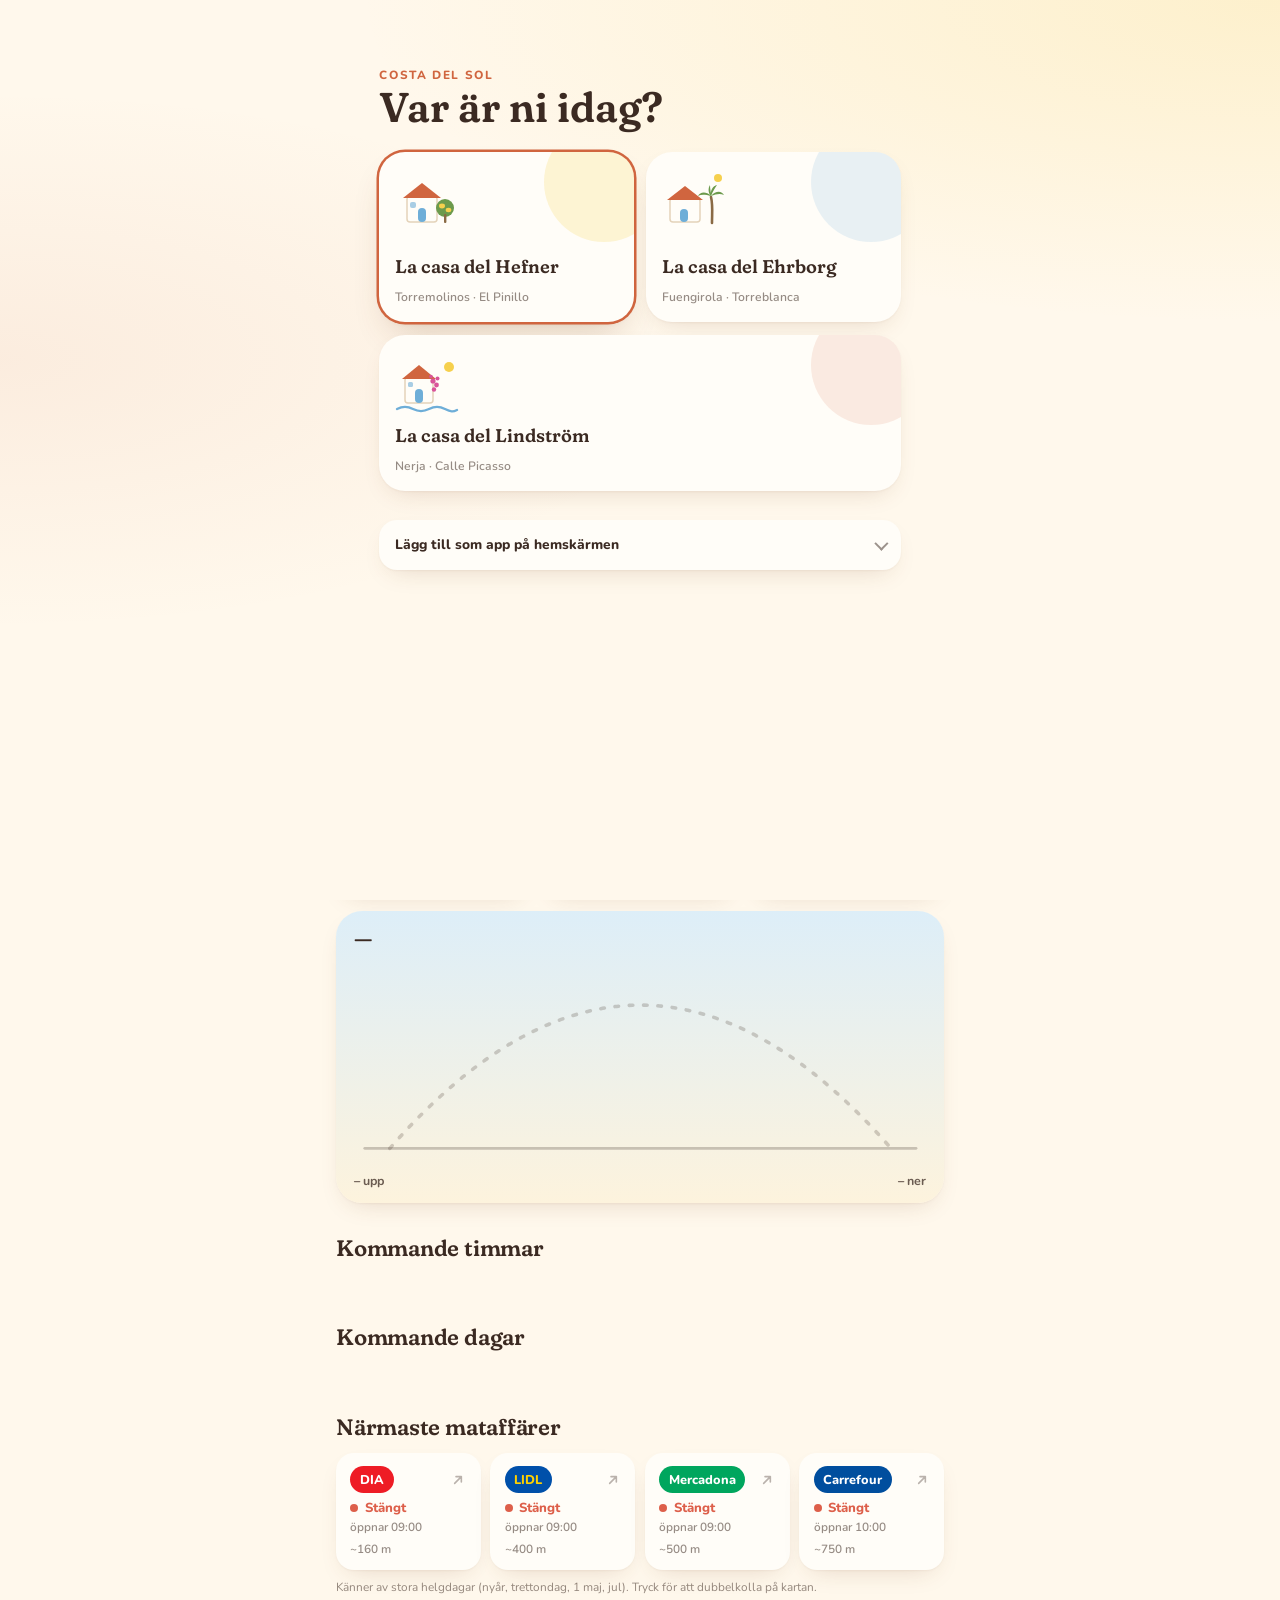
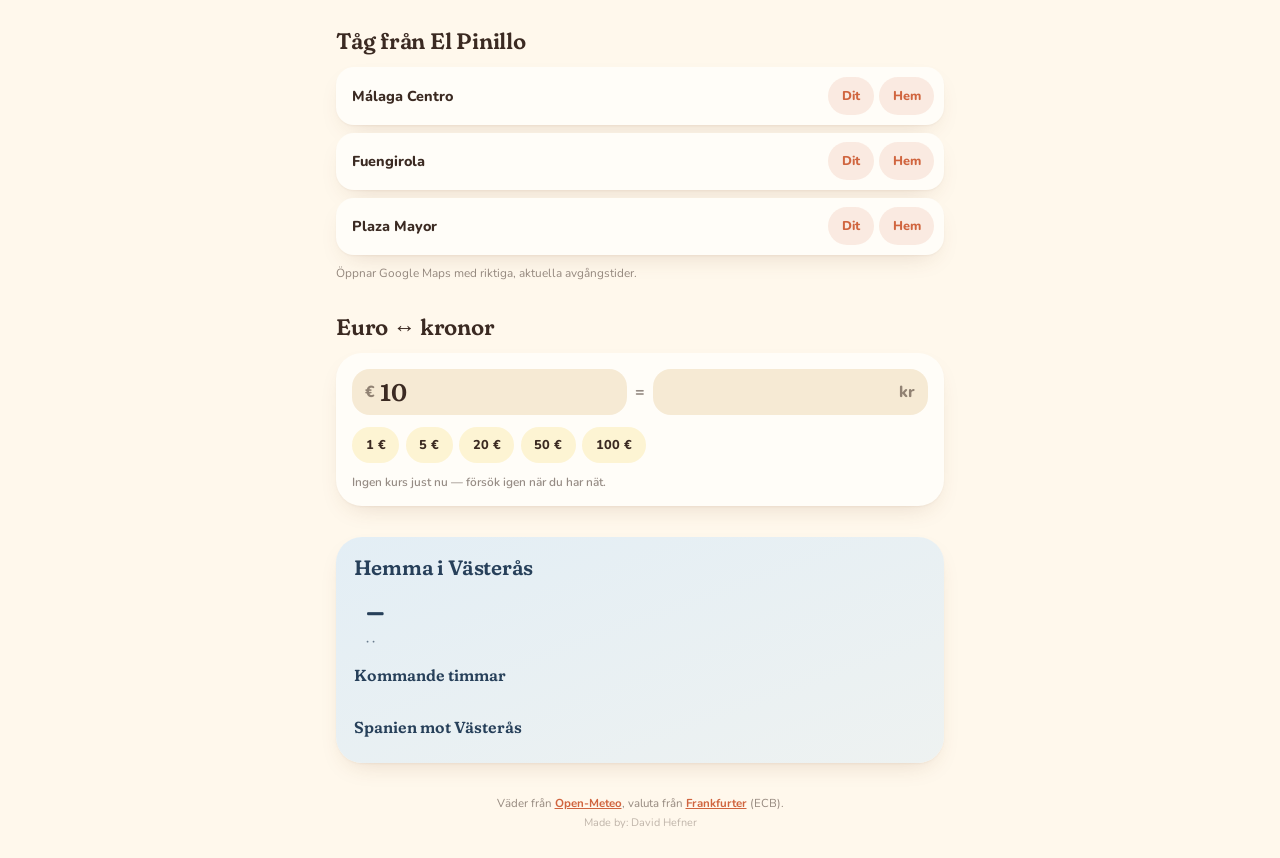
==== index.html @ 87c74843 "Nytt hus: La casa del Lindström i Nerja, hemmaväder per hus (Stockholm + Sjövik) Co-Authored-By: Cla" ====
<!doctype html>
<html lang="sv" data-daypart="day">
<head>
<meta charset="UTF-8">
<meta name="viewport" content="width=device-width, initial-scale=1, viewport-fit=cover">
<title>Badläget — Costa del Sol</title>
<meta name="description" content="Se vågor, temperatur och uppskattad flaggfärg för stränderna i Torremolinos/Benalmádena, plus vädret hemma i Sverige.">
<meta name="theme-color" content="#FFF8EC" id="themeColor">
<meta name="apple-mobile-web-app-capable" content="yes">
<meta name="apple-mobile-web-app-status-bar-style" content="black-translucent">
<link rel="manifest" href="manifest.json">
<link rel="icon" href="favicon.ico?v=2" sizes="any">
<link rel="icon" href="favicon-32.png?v=2" sizes="32x32" type="image/png">
<link rel="icon" href="favicon-16.png?v=2" sizes="16x16" type="image/png">
<link rel="apple-touch-icon" href="apple-touch-icon.png?v=2">
<link rel="preconnect" href="https://fonts.googleapis.com">
<link rel="preconnect" href="https://fonts.gstatic.com" crossorigin>
<link href="https://fonts.googleapis.com/css2?family=Fraunces:opsz,wght,SOFT,WONK@9..144,400..700,100,1&family=Nunito:wght@400;600;700;800&display=swap" rel="stylesheet">
<link rel="stylesheet" href="style.css">
</head>
<body>

<!-- Stjärnhimmel: syns bara i natt-temat (styrs av data-daypart på <html>) -->
<div class="night-sky" aria-hidden="true"></div>

<!-- Dra-ner-för-att-uppdatera: en citron som rullar ner från toppen -->
<div class="ptr" id="ptr" aria-hidden="true">
  <svg class="ptr-lemon" viewBox="0 0 40 40" width="34" height="34">
    <ellipse cx="20" cy="21" rx="14" ry="11.5" fill="var(--limon)" stroke="var(--limon-deep)" stroke-width="1.5"/>
    <path d="M6.5 21c-1.8 0-2.6-.8-2.6-.8M33.5 21c1.8 0 2.6-.8 2.6-.8" stroke="var(--limon-deep)" stroke-width="1.5" stroke-linecap="round" fill="none"/>
    <path d="M20 9.5c1-3 3.5-4.8 7-4.6-1 3-3.6 4.7-7 4.6z" fill="var(--hoja)"/>
    <ellipse cx="15" cy="17" rx="3.4" ry="1.8" fill="#fff" opacity=".55" transform="rotate(-25 15 17)"/>
  </svg>
</div>

<header class="topbar" id="topbar">
  <div class="topbar-inner">
    <button id="changeLocationBtn" class="place-btn" aria-label="Byt plats">
      <span class="place-btn-label" id="placeBtnLabel">Badläget</span>
      <svg viewBox="0 0 24 24" width="14" height="14" fill="none" stroke="currentColor" stroke-width="2.4" stroke-linecap="round" stroke-linejoin="round"><polyline points="6 9 12 15 18 9"></polyline></svg>
    </button>
    <button id="refreshBtn" class="icon-btn refresh-btn" aria-label="Uppdatera">
      <svg viewBox="0 0 24 24" width="17" height="17" fill="none" stroke="currentColor" stroke-width="2.2" stroke-linecap="round" stroke-linejoin="round">
        <path d="M21 12a9 9 0 1 1-3-6.7"></path>
        <polyline points="21 3 21 9 15 9"></polyline>
      </svg>
    </button>
  </div>
</header>

<!-- VÄLJARVY: visas första gången (inget sparat förval) och när man trycker
     på platsnamnet i menyn. -->
<section class="location-picker" id="locationPicker" aria-label="Välj plats" hidden>
  <div class="location-picker-inner">
    <button class="picker-close" id="pickerClose" aria-label="Stäng">
      <svg viewBox="0 0 24 24" width="18" height="18" fill="none" stroke="currentColor" stroke-width="2.4" stroke-linecap="round"><path d="M6 6l12 12M18 6L6 18"/></svg>
    </button>
    <p class="eyebrow">Costa del Sol</p>
    <h1>Var är ni idag?</h1>
    <div class="home-grid" id="homeGrid"></div>

    <details class="install-tip">
      <summary>Lägg till som app på hemskärmen</summary>
      <div class="install-tip-body">
        <div class="install-tip-group">
          <p class="install-tip-heading">iPhone (Safari)</p>
          <ol>
            <li>Öppna sidan i <b>Safari</b></li>
            <li>Tryck på dela-ikonen längst ner</li>
            <li>Välj <b>"Lägg till på hemskärmen"</b></li>
          </ol>
        </div>
        <div class="install-tip-group">
          <p class="install-tip-heading">Android (Chrome)</p>
          <ol>
            <li>Öppna sidan i <b>Chrome</b></li>
            <li>Tryck på menyn uppe till höger (tre prickar)</li>
            <li>Välj <b>"Lägg till på startskärmen"</b></li>
          </ol>
        </div>
      </div>
    </details>
  </div>
</section>

<!-- HERO: fotot från terrassen med en markis-kant nertill, och den vajande
     flaggan (ritas på en canvas av app.js) -->
<section class="hero" id="flagHero">
  <div class="hero-bg" id="heroPhotoBg"></div>
  <div class="hero-tint"></div>
  <div class="hero-inner">
    <canvas class="flag-canvas" id="flagCanvas" aria-hidden="true"></canvas>
    <div class="hero-status">
      <p class="hero-place" id="heroBeachName">—</p>
      <h1 class="hero-verdict" id="heroSub">Hämtar …</h1>
      <span class="sr-only" id="flagLabel"></span>
    </div>
  </div>
</section>

<main>

  <div class="updated-row">
    <span id="lastUpdated">Hämtar data …</span>
    <span class="updated-hint">· dra ner för att uppdatera</span>
  </div>

  <!-- Om flaggan: disclaimer och riktiga källor, hopfällt -->
  <details class="flag-about" id="flagAbout">
    <summary>Om flaggan &amp; riktiga källor</summary>
    <div class="flag-about-body">
      <p class="flag-disclaimer">Flaggan är en uppskattning utifrån vågor och vind, inte livräddarnas officiella flagga. Titta alltid på flaggan på plats innan ni badar.</p>
      <div class="flag-links" id="flagLinks"></div>
      <p class="hefner-note" id="hefnerNote" style="display:none"></p>
    </div>
  </details>

  <!-- VÄRDEN -->
  <section class="stats" id="statGrid" aria-label="Aktuella värden">
    <div class="stat-duo">
      <div class="stat-big stat-water">
        <span class="stat-label">Vattnet</span>
        <span class="stat-value stat-value-xl" id="statWaterTemp">–</span>
        <span class="stat-note" id="statWaterNote"></span>
      </div>
      <div class="stat-big stat-air">
        <span class="stat-label">Luften</span>
        <span class="stat-value stat-value-xl" id="statAirTemp">–</span>
        <span class="stat-note"><span id="statAirFeels"></span> <span id="statAirMax"></span></span>
      </div>
    </div>
    <div class="stat-trio">
      <div class="stat-card">
        <span class="stat-icon" data-icon="wave"></span>
        <span class="stat-value" id="statWave">–</span>
        <span class="stat-word" id="statWaveWord">Vågor</span>
      </div>
      <div class="stat-card">
        <span class="stat-icon" data-icon="wind"></span>
        <span class="stat-value" id="statWind">–</span>
        <span class="stat-word" id="statWindWord">Vind</span>
      </div>
      <div class="stat-card">
        <span class="stat-icon" data-icon="uv"></span>
        <span class="stat-value" id="statUv">–</span>
        <span class="stat-word" id="statUvWord">UV</span>
      </div>
    </div>
  </section>

  <!-- SOLBÅGE -->
  <section class="sun-card" id="sunCard" aria-label="Solen idag">
    <div class="sun-card-top">
      <p class="sun-countdown" id="sunCountdown">—</p>
      <p class="sun-sub" id="sunSub"></p>
    </div>
    <svg class="sun-arc" id="sunArc" viewBox="0 0 320 120" preserveAspectRatio="xMidYMax meet" aria-hidden="true">
      <defs>
        <linearGradient id="arcFill" x1="0" y1="0" x2="0" y2="1">
          <stop offset="0" stop-color="var(--limon)" stop-opacity=".55"/>
          <stop offset="1" stop-color="var(--limon)" stop-opacity="0"/>
        </linearGradient>
        <radialGradient id="sunGlow">
          <stop offset="0" stop-color="var(--limon)" stop-opacity=".7"/>
          <stop offset="1" stop-color="var(--limon)" stop-opacity="0"/>
        </radialGradient>
      </defs>
      <path class="arc-track" d="M20 108 Q160 -52 300 108"/>
      <path class="arc-done" id="arcDone" d=""/>
      <path class="arc-fill" id="arcFillPath" d="" fill="url(#arcFill)"/>
      <line class="arc-horizon" x1="6" y1="108" x2="314" y2="108"/>
      <circle id="sunGlowDot" r="22" fill="url(#sunGlow)" cx="-50" cy="-50"/>
      <circle class="arc-sun" id="sunDot" r="8" cx="-50" cy="-50"/>
    </svg>
    <div class="sun-times">
      <span><b id="sunriseTime">–</b> upp</span>
      <span><b id="sunsetTime">–</b> ner</span>
    </div>
  </section>

  <!-- TIMPROGNOS -->
  <section class="hourly">
    <h2>Kommande timmar</h2>
    <div class="hourly-row" id="hourlyRow"></div>
  </section>

  <!-- PROGNOS -->
  <section class="forecast">
    <h2>Kommande dagar</h2>
    <div class="forecast-row" id="forecastRow"></div>
  </section>

  <!-- LA CASA DEL HEFNER: mataffärer + tåg -->
  <div id="hefnerSection">
    <section class="stores" id="storesSection">
      <h2>Närmaste mataffärer</h2>
      <div class="stores-row" id="storesRow"></div>
      <p class="section-note">Känner av stora helgdagar (nyår, trettondag, 1 maj, jul). Tryck för att dubbelkolla på kartan.</p>
    </section>

    <section class="transport" id="trainSection">
      <h2>Tåg från El Pinillo</h2>
      <div class="train-list">
        <div class="train-card">
          <div class="train-dir">Málaga Centro</div>
          <div class="train-links">
            <a href="https://www.google.com/maps/dir/?api=1&origin=El+Pinillo&origin_place_id=ChIJgVKDUn_8cg0RI8BJi_nGHuA&destination=M%C3%A1laga-Centro+Alameda&destination_place_id=ChIJGzt60pD3cg0RKO8CQsj8L2g&travelmode=transit" target="_blank" rel="noopener">Dit</a>
            <a href="https://www.google.com/maps/dir/?api=1&origin=M%C3%A1laga-Centro+Alameda&origin_place_id=ChIJGzt60pD3cg0RKO8CQsj8L2g&destination=El+Pinillo&destination_place_id=ChIJgVKDUn_8cg0RI8BJi_nGHuA&travelmode=transit" target="_blank" rel="noopener">Hem</a>
          </div>
        </div>
        <div class="train-card">
          <div class="train-dir">Fuengirola</div>
          <div class="train-links">
            <a href="https://www.google.com/maps/dir/?api=1&origin=El+Pinillo&origin_place_id=ChIJgVKDUn_8cg0RI8BJi_nGHuA&destination=Fuengirola&destination_place_id=ChIJq9WzA0Dicg0ReMgLcKY8ZpQ&travelmode=transit" target="_blank" rel="noopener">Dit</a>
            <a href="https://www.google.com/maps/dir/?api=1&origin=Fuengirola&origin_place_id=ChIJq9WzA0Dicg0ReMgLcKY8ZpQ&destination=El+Pinillo&destination_place_id=ChIJgVKDUn_8cg0RI8BJi_nGHuA&travelmode=transit" target="_blank" rel="noopener">Hem</a>
          </div>
        </div>
        <div class="train-card">
          <div class="train-dir">Plaza Mayor</div>
          <div class="train-links">
            <a href="https://www.google.com/maps/dir/?api=1&origin=El+Pinillo&origin_place_id=ChIJgVKDUn_8cg0RI8BJi_nGHuA&destination=Plaza+Mayor+M%C3%A1laga&travelmode=transit" target="_blank" rel="noopener">Dit</a>
            <a href="https://www.google.com/maps/dir/?api=1&origin=Plaza+Mayor+M%C3%A1laga&destination=El+Pinillo&destination_place_id=ChIJgVKDUn_8cg0RI8BJi_nGHuA&travelmode=transit" target="_blank" rel="noopener">Hem</a>
          </div>
        </div>
      </div>
      <p class="section-note">Öppnar Google Maps med riktiga, aktuella avgångstider.</p>
    </section>
  </div>

  <!-- LA CASA DEL EHRBORG: mataffärer + buss/tåg -->
  <div id="ehrborgSection" style="display:none">
    <section class="stores" id="ehrborgStoresSection">
      <h2>Närmaste mataffärer</h2>
      <div class="stores-row" id="ehrborgStoresRow"></div>
      <p class="section-note">Känner av stora helgdagar (nyår, trettondag, 1 maj, jul). Tryck för att dubbelkolla på kartan.</p>
    </section>

    <section class="transport" id="ehrborgBusSection">
      <h2>Buss L-5 från C/ Tórtolas–Dalias</h2>
      <div class="train-list">
        <div class="train-card">
          <div class="train-dir">Mercado de Los Boliches</div>
          <div class="train-links">
            <a href="https://www.google.com/maps/dir/?api=1&origin=Calle+las+T%C3%B3rtolas+14+Fuengirola&destination=Mercado+Virgen+del+Carmen+Los+Boliches+Fuengirola&travelmode=transit" target="_blank" rel="noopener">Dit</a>
            <a href="https://www.google.com/maps/dir/?api=1&origin=Mercado+Virgen+del+Carmen+Los+Boliches+Fuengirola&destination=Calle+las+T%C3%B3rtolas+14+Fuengirola&travelmode=transit" target="_blank" rel="noopener">Hem</a>
            <a href="https://www.transportefuengirola.com/linea-5" target="_blank" rel="noopener">Tidtabell</a>
          </div>
        </div>
      </div>
      <p class="section-note">L-5 går lokalt inom Fuengirola (Torreblanca–Los Boliches), hållplatsen ligger precis utanför huset. Sommar- och vintertider skiljer sig — se länken för aktuell tidtabell.</p>
    </section>

    <section class="transport" id="ehrborgTrainSection">
      <h2>Tåg från Torreblanca station</h2>
      <div class="train-list">
        <div class="train-card">
          <div class="train-dir">Málaga Centro</div>
          <div class="train-links">
            <a href="https://www.google.com/maps/dir/?api=1&origin=Calle+las+T%C3%B3rtolas+14+Fuengirola&destination=M%C3%A1laga-Centro+Alameda&destination_place_id=ChIJGzt60pD3cg0RKO8CQsj8L2g&travelmode=transit" target="_blank" rel="noopener">Dit</a>
            <a href="https://www.google.com/maps/dir/?api=1&origin=M%C3%A1laga-Centro+Alameda&origin_place_id=ChIJGzt60pD3cg0RKO8CQsj8L2g&destination=Calle+las+T%C3%B3rtolas+14+Fuengirola&travelmode=transit" target="_blank" rel="noopener">Hem</a>
          </div>
        </div>
        <div class="train-card">
          <div class="train-dir">Fuengirola</div>
          <div class="train-links">
            <a href="https://www.google.com/maps/dir/?api=1&origin=Calle+las+T%C3%B3rtolas+14+Fuengirola&destination=Fuengirola&destination_place_id=ChIJq9WzA0Dicg0ReMgLcKY8ZpQ&travelmode=transit" target="_blank" rel="noopener">Dit</a>
            <a href="https://www.google.com/maps/dir/?api=1&origin=Fuengirola&origin_place_id=ChIJq9WzA0Dicg0ReMgLcKY8ZpQ&destination=Calle+las+T%C3%B3rtolas+14+Fuengirola&travelmode=transit" target="_blank" rel="noopener">Hem</a>
          </div>
        </div>
      </div>
      <p class="section-note">Torreblanca station ligger ca 1 km från huset (12–15 min promenad nedför backen). Pendeltåget C1 går var 20:e minut mot Málaga via Torremolinos, och ett stopp åt andra hållet till Fuengirola. Kartan räknar med promenaden till stationen.</p>
    </section>
  </div>

  <!-- LA CASA DEL LINDSTRÖM: mataffärer + buss -->
  <div id="lindstromSection" style="display:none">
    <section class="stores" id="lindstromStoresSection">
      <h2>Närmaste mataffärer</h2>
      <div class="stores-row" id="lindstromStoresRow"></div>
      <p class="section-note">Känner av stora helgdagar (nyår, trettondag, 1 maj, jul). Tryck för att dubbelkolla på kartan.</p>
    </section>

    <section class="transport" id="lindstromBusSection">
      <h2>Buss (ALSA) från Nerja</h2>
      <div class="train-list">
        <div class="train-card">
          <div class="train-dir">Málaga busstation</div>
          <div class="train-links">
            <a href="https://www.google.com/maps/dir/?api=1&origin=Calle+Picasso+7+Nerja&destination=Estaci%C3%B3n+de+Autobuses+de+M%C3%A1laga&travelmode=transit" target="_blank" rel="noopener">Dit</a>
            <a href="https://www.google.com/maps/dir/?api=1&origin=Estaci%C3%B3n+de+Autobuses+de+M%C3%A1laga&destination=Calle+Picasso+7+Nerja&travelmode=transit" target="_blank" rel="noopener">Hem</a>
          </div>
        </div>
        <div class="train-card">
          <div class="train-dir">Málaga flygplats</div>
          <div class="train-links">
            <a href="https://www.google.com/maps/dir/?api=1&origin=Calle+Picasso+7+Nerja&destination=Aeropuerto+de+M%C3%A1laga&travelmode=transit" target="_blank" rel="noopener">Dit</a>
            <a href="https://www.google.com/maps/dir/?api=1&origin=Aeropuerto+de+M%C3%A1laga&destination=Calle+Picasso+7+Nerja&travelmode=transit" target="_blank" rel="noopener">Hem</a>
          </div>
        </div>
      </div>
      <p class="section-note">ALSA-bussarna går från hållplatsen på Avenida de Pescia, ca 650 m från huset. Resan till Málaga tar runt 1 h 15 min. Kartan räknar med promenaden till hållplatsen. Biljetter och tidtabell: <a href="https://www.alsa.com/ruta/nerja-malaga" target="_blank" rel="noopener">alsa.com</a>.</p>
    </section>
  </div>

  <!-- EURO ↔ KRONOR -->
  <section class="fx" id="fxSection" aria-label="Euro till kronor">
    <h2>Euro ↔ kronor</h2>
    <div class="fx-card">
      <div class="fx-fields">
        <label class="fx-field">
          <span class="fx-cur">€</span>
          <input id="fxEur" type="text" inputmode="decimal" autocomplete="off" value="10" aria-label="Belopp i euro">
        </label>
        <span class="fx-eq" aria-hidden="true">=</span>
        <label class="fx-field">
          <input id="fxSek" type="text" inputmode="decimal" autocomplete="off" aria-label="Belopp i kronor">
          <span class="fx-cur">kr</span>
        </label>
      </div>
      <div class="fx-chips" id="fxChips">
        <button data-eur="1">1 €</button>
        <button data-eur="5">5 €</button>
        <button data-eur="20">20 €</button>
        <button data-eur="50">50 €</button>
        <button data-eur="100">100 €</button>
      </div>
      <p class="fx-rate" id="fxRate">Hämtar dagens kurs …</p>
    </div>
  </section>

  <!-- HEMMA I SVERIGE: byggs av app.js. Hefner/Ehrborg visar Västerås,
       Lindström visar Stockholm och Sjövik i samma kort. -->
  <section class="home-card" id="homeCard"></section>

</main>

<footer>
  <p>Väder från <a href="https://open-meteo.com" target="_blank" rel="noopener">Open-Meteo</a>, valuta från <a href="https://frankfurter.dev" target="_blank" rel="noopener">Frankfurter</a> (ECB).</p>
  <p class="made-by">Made by: David Hefner</p>
</footer>

<script src="app.js"></script>
</body>
</html>
---- style.css ----
/* ============================================================
   BADLÄGET — style.css ("Citron & terrakotta")
   Färgerna är plockade ur fotot från terrassen: kalkvita väggar,
   citroner, taktegel, himmel och blad. Allt är mjukt och runt.
   Tre teman styrs av data-daypart på <html>: day, golden, night
   (sätts av app.js utifrån solens upp- och nedgång på platsen).
   ============================================================ */

/* ===== Tokens ===== */
:root{
  --kal:#FFF8EC;          /* kalkvit vägg — sidbakgrund */
  --kal-2:#F6EAD4;        /* sand */
  --panel:#FFFDF8;
  --panel-line:rgba(120,78,44,0.10);
  --tinta:#3B2A22;        /* varm mörkbrun text istället för svart */
  --tinta-dim:rgba(59,42,34,0.70);
  --tinta-faint:rgba(59,42,34,0.54);
  --teja:#D0653F;         /* taktegel */
  --teja-soft:rgba(208,101,63,0.12);
  --limon:#F6D04D;        /* citron */
  --limon-deep:#D8A516;
  --limon-soft:rgba(246,208,77,0.22);
  --cielo:#6EAED8;        /* himmel */
  --cielo-soft:rgba(110,174,216,0.16);
  --mar:#2F86A6;          /* havet */
  --hoja:#6C9A4C;         /* blad */
  --flag-green:#4FA46A;
  --flag-yellow:#F0BD3F;
  --flag-red:#DD5F4A;
  --shadow:0 1px 2px rgba(120,70,30,0.05), 0 10px 26px -12px rgba(120,70,30,0.22);
  --shadow-lift:0 2px 4px rgba(120,70,30,0.06), 0 18px 36px -14px rgba(120,70,30,0.30);
  --radius:26px;
  --radius-sm:18px;
  --font-display:"Fraunces", Georgia, serif;
  --font-body:"Nunito", system-ui, sans-serif;
  --ease-out:cubic-bezier(0.16,1,0.3,1);
  --ease-soft:cubic-bezier(0.34,1.4,0.64,1);
  --page-bg:
    radial-gradient(120% 60% at 100% 0%, rgba(246,208,77,0.20), transparent 60%),
    radial-gradient(90% 50% at 0% 40%, rgba(208,101,63,0.08), transparent 60%),
    var(--kal);
  /* Västerås-kortet: svalt nordiskt ljus som kontrast till Spaniens värme */
  --north-bg:linear-gradient(160deg,#E3EEF5 0%,#EEF2F1 100%);
  --north-ink:#27405A;
  --north-dim:rgba(39,64,90,0.66);
  --north-panel:rgba(255,255,255,0.62);
  --cloud:#FFFFFF;
  --cloud-line:#CDBBA6;
}

/* Gyllene timmen: persika och rosé, allt blir lite varmare */
:root[data-daypart="golden"]{
  --kal:#FDEBDD;
  --kal-2:#F7D9C4;
  --panel:#FFF7F0;
  --panel-line:rgba(160,80,50,0.12);
  --page-bg:
    radial-gradient(120% 60% at 100% 0%, rgba(245,150,110,0.30), transparent 60%),
    radial-gradient(90% 60% at 0% 50%, rgba(222,120,150,0.16), transparent 60%),
    linear-gradient(180deg,#FDEBDD,#FBE3D6);
}

/* Natt: djupt bläckblått med stjärnor, text i varmt månljus */
:root[data-daypart="night"]{
  --kal:#161E36;
  --kal-2:#1E2846;
  --panel:#1F2846;
  --panel-line:rgba(255,255,255,0.09);
  --tinta:#F4EAD8;
  --tinta-dim:rgba(244,234,216,0.74);
  --tinta-faint:rgba(244,234,216,0.56);
  --teja:#F08E68;
  --teja-soft:rgba(240,142,104,0.16);
  --limon-soft:rgba(246,208,77,0.14);
  --cielo-soft:rgba(110,174,216,0.14);
  --mar:#7CC3DD;
  --shadow:0 1px 2px rgba(0,0,0,0.2), 0 12px 30px -14px rgba(0,0,0,0.6);
  --shadow-lift:0 2px 4px rgba(0,0,0,0.25), 0 20px 40px -14px rgba(0,0,0,0.7);
  --page-bg:
    radial-gradient(100% 50% at 80% 0%, rgba(120,110,200,0.22), transparent 65%),
    linear-gradient(180deg,#161E36 0%,#1A2340 100%);
  --north-bg:linear-gradient(160deg,rgba(110,174,216,0.14),rgba(110,174,216,0.05));
  --north-ink:#DCEBF5;
  --north-dim:rgba(220,235,245,0.66);
  --north-panel:rgba(255,255,255,0.06);
  --cloud:#C3CCE0;
  --cloud-line:#8E99B8;
  color-scheme:dark;
}

*{box-sizing:border-box;}
html,body{margin:0;padding:0;}
html{background:var(--page-bg);background-attachment:fixed;min-height:100%;transition:background 1.2s ease;}
body{
  font-family:var(--font-body);
  color:var(--tinta);
  -webkit-font-smoothing:antialiased;
  padding-bottom:calc(1.5rem + env(safe-area-inset-bottom));
  overscroll-behavior-y:contain; /* vår egen dra-ner-uppdatering istället för webbläsarens */
  -webkit-tap-highlight-color:transparent;
}
a{color:inherit;}
button{font-family:inherit;color:inherit;}
::selection{background:var(--limon);color:#3B2A22;}
:focus-visible{outline:2.5px solid var(--teja);outline-offset:3px;border-radius:12px;}
.sr-only{position:absolute;width:1px;height:1px;overflow:hidden;clip:rect(0 0 0 0);white-space:nowrap;}

/* Display-typsnittet: Fraunces med "SOFT" (rundade serifer) och "WONK"
   (lekfulla, lite skeva bokstäver) uppskruvade — ger den mjuka känslan. */
.display, h1, h2, h3, .stat-value, .hero-verdict{
  font-family:var(--font-display);
  font-variation-settings:"SOFT" 100, "WONK" 1;
}

/* Scroll-reveal: element tonas och glider in när de kommer i bild */
.reveal{opacity:0;transform:translateY(22px) scale(0.985);transition:opacity 0.8s var(--ease-out), transform 0.8s var(--ease-out);}
.reveal.in-view{opacity:1;transform:none;}

/* ===== Stjärnhimmel (bara natt) ===== */
.night-sky{
  position:fixed;
  inset:0;
  z-index:-1;
  pointer-events:none;
  opacity:0;
  transition:opacity 1.5s ease;
  background-image:
    radial-gradient(1.2px 1.2px at 12% 18%, #fff 50%, transparent 51%),
    radial-gradient(1px 1px at 28% 42%, #fff 50%, transparent 51%),
    radial-gradient(1.5px 1.5px at 47% 12%, #fff 50%, transparent 51%),
    radial-gradient(1px 1px at 63% 33%, #fff 50%, transparent 51%),
    radial-gradient(1.3px 1.3px at 81% 22%, #fff 50%, transparent 51%),
    radial-gradient(1px 1px at 91% 58%, #fff 50%, transparent 51%),
    radial-gradient(1.2px 1.2px at 8% 66%, #fff 50%, transparent 51%),
    radial-gradient(1px 1px at 37% 79%, #fff 50%, transparent 51%),
    radial-gradient(1.4px 1.4px at 72% 86%, #fff 50%, transparent 51%),
    radial-gradient(1px 1px at 55% 60%, #fff 50%, transparent 51%);
  background-size:340px 520px;
}
.night-sky::after{
  content:"";
  position:absolute;
  inset:0;
  background-image:
    radial-gradient(1.6px 1.6px at 20% 30%, #FFF3C4 50%, transparent 51%),
    radial-gradient(1.2px 1.2px at 70% 70%, #fff 50%, transparent 51%),
    radial-gradient(1.4px 1.4px at 45% 90%, #FFF3C4 50%, transparent 51%);
  background-size:260px 380px;
  animation:twinkle 4.5s ease-in-out infinite alternate;
}
@keyframes twinkle{from{opacity:0.25;}to{opacity:1;}}
:root[data-daypart="night"] .night-sky{opacity:0.75;}

/* ===== Dra ner för att uppdatera ===== */
.ptr{
  position:fixed;
  top:0;
  left:50%;
  z-index:40;
  width:48px;
  height:48px;
  margin-left:-24px;
  border-radius:50%;
  background:var(--panel);
  box-shadow:var(--shadow-lift);
  display:flex;
  align-items:center;
  justify-content:center;
  transform:translateY(calc(var(--ptr-y, -70px) + env(safe-area-inset-top))) rotate(var(--ptr-rot, 0deg));
  opacity:var(--ptr-o, 0);
  pointer-events:none;
}
:root[data-daypart="night"] .ptr{background:#26304F;}
.ptr.releasing{transition:transform 0.45s var(--ease-soft), opacity 0.3s ease;}
.ptr.loading .ptr-lemon{animation:lemon-roll 0.9s var(--ease-soft) infinite;}
@keyframes lemon-roll{
  0%{transform:rotate(0deg) scale(1);}
  50%{transform:rotate(180deg) scale(0.9);}
  100%{transform:rotate(360deg) scale(1);}
}

/* ===== Topbar ===== */
.topbar{
  position:fixed;
  top:0;
  left:0;
  right:0;
  z-index:20;
  padding:calc(0.7rem + env(safe-area-inset-top)) 1rem 0.7rem;
  transition:background 0.35s ease, box-shadow 0.35s ease;
}
.topbar.scrolled{
  background:color-mix(in srgb, var(--kal) 82%, transparent);
  backdrop-filter:blur(16px) saturate(1.3);
  -webkit-backdrop-filter:blur(16px) saturate(1.3);
  box-shadow:0 1px 0 var(--panel-line);
}
.topbar-inner{
  display:flex;
  justify-content:space-between;
  align-items:center;
  max-width:640px;
  margin:0 auto;
}
.place-btn, .icon-btn{
  -webkit-appearance:none;
  appearance:none;
  border:none;
  cursor:pointer;
  height:40px;
  border-radius:999px;
  display:flex;
  align-items:center;
  justify-content:center;
  gap:0.4rem;
  background:rgba(255,253,248,0.72);
  backdrop-filter:blur(12px);
  -webkit-backdrop-filter:blur(12px);
  color:#3B2A22;
  box-shadow:0 4px 14px -4px rgba(60,30,10,0.3);
  transition:transform 0.4s var(--ease-soft), background 0.3s ease;
}
.place-btn{
  padding:0 0.95rem 0 1.05rem;
  font-weight:800;
  font-size:0.92rem;
  max-width:70vw;
}
.place-btn-label{white-space:nowrap;overflow:hidden;text-overflow:ellipsis;}
.icon-btn{width:40px;padding:0;}
.place-btn:active, .icon-btn:active{transform:scale(0.92);}
.topbar.scrolled .place-btn, .topbar.scrolled .icon-btn{background:var(--panel);box-shadow:var(--shadow);color:var(--tinta);}
:root[data-daypart="night"] .topbar.scrolled .place-btn,
:root[data-daypart="night"] .topbar.scrolled .icon-btn{background:#26304F;}
.refresh-btn.spinning svg{animation:spin 0.9s linear infinite;}
@keyframes spin{to{transform:rotate(360deg);}}

/* ===== Platsväljare (fullskärm) ===== */
body.picking-location{overflow:hidden;}
.location-picker{
  position:fixed;
  inset:0;
  z-index:30;
  background:var(--page-bg);
  overflow-y:auto;
  animation:picker-in 0.5s var(--ease-out);
}
@keyframes picker-in{from{opacity:0;transform:translateY(24px);}to{opacity:1;transform:none;}}
.location-picker-inner{
  position:relative;
  max-width:560px;
  margin:0 auto;
  padding:calc(4.2rem + env(safe-area-inset-top)) 1.2rem 3rem;
}
.picker-close{
  position:absolute;
  top:calc(1rem + env(safe-area-inset-top));
  right:1rem;
  width:42px;
  height:42px;
  border-radius:50%;
  border:none;
  background:var(--panel);
  box-shadow:var(--shadow);
  display:flex;
  align-items:center;
  justify-content:center;
  cursor:pointer;
}
.picker-close[hidden]{display:none;}
.eyebrow{
  margin:0 0 0.2rem;
  font-weight:800;
  font-size:0.74rem;
  letter-spacing:0.14em;
  text-transform:uppercase;
  color:var(--teja);
}
.location-picker h1{
  font-weight:600;
  font-size:clamp(2rem,9vw,2.6rem);
  line-height:1.05;
  margin:0 0 1.4rem;
}
.home-grid{display:grid;grid-template-columns:1fr 1fr;gap:0.8rem;}
.home-choice{
  -webkit-appearance:none;
  appearance:none;
  border:none;
  cursor:pointer;
  text-align:left;
  background:var(--panel);
  box-shadow:var(--shadow);
  transition:transform 0.4s var(--ease-soft), box-shadow 0.3s ease;
}
.home-choice{
  border-radius:var(--radius);
  padding:1rem 1rem 1.1rem;
  display:flex;
  flex-direction:column;
  gap:0.7rem;
  min-height:170px;
  position:relative;
  overflow:hidden;
}
.home-choice::before{
  content:"";
  position:absolute;
  right:-30px;
  top:-30px;
  width:120px;
  height:120px;
  border-radius:50%;
  background:var(--limon-soft);
}
.home-choice:nth-child(2)::before{background:var(--cielo-soft);}
/* Tredje huset (Lindström) tar hela bredden, så rutnätet inte får ett hål */
.home-choice:nth-child(3){grid-column:1 / -1;min-height:150px;}
.home-choice:nth-child(3)::before{background:var(--teja-soft);}
.home-choice svg{position:relative;width:64px;height:64px;}
.home-choice-name{
  position:relative;
  margin-top:auto;
  font-family:var(--font-display);
  font-variation-settings:"SOFT" 100, "WONK" 1;
  font-weight:600;
  font-size:1.15rem;
  line-height:1.1;
}
.home-choice-sub{position:relative;font-size:0.76rem;color:var(--tinta-faint);font-weight:600;}
.home-choice:active{transform:scale(0.96);}
.home-choice.active{box-shadow:0 0 0 2.5px var(--teja), var(--shadow-lift);}

.install-tip{
  margin-top:1.8rem;
  background:var(--panel);
  border-radius:var(--radius-sm);
  padding:0.1rem 1rem;
  box-shadow:var(--shadow);
}
.install-tip summary, .flag-about summary{
  cursor:pointer;
  list-style:none;
  padding:0.85rem 0;
  font-weight:800;
  font-size:0.86rem;
  display:flex;
  align-items:center;
  gap:0.5rem;
}
.install-tip summary::-webkit-details-marker, .flag-about summary::-webkit-details-marker{display:none;}
.install-tip summary::after, .flag-about summary::after{
  content:"";
  margin-left:auto;
  width:8px;
  height:8px;
  border-right:2.2px solid currentColor;
  border-bottom:2.2px solid currentColor;
  transform:rotate(45deg) translateY(-2px);
  opacity:0.5;
  transition:transform 0.35s var(--ease-soft);
}
.install-tip[open] summary::after, .flag-about[open] summary::after{transform:rotate(225deg) translateY(-2px);}
.install-tip-body{display:grid;gap:1rem;padding:0 0 1rem;}
.install-tip-heading{margin:0 0 0.3rem;font-weight:800;font-size:0.8rem;color:var(--teja);}
.install-tip-body ol{margin:0;padding-left:1.1rem;font-size:0.84rem;color:var(--tinta-dim);line-height:1.65;}

/* ===== Hero ===== */
/* Fotot slutar i en bågad kant, som en spansk markis (toldo). Görs med en
   mask: en rak rektangel för det mesta av bilden + en rad halvcirklar
   längst ner som upprepas i sidled. */
.hero{
  --scallop:13px;
  position:relative;
  overflow:hidden;
  min-height:min(64vh,540px);
  display:flex;
  flex-direction:column;
  justify-content:flex-end;
  -webkit-mask:
    linear-gradient(#000 0 0) top / 100% calc(100% - var(--scallop)) no-repeat,
    radial-gradient(circle var(--scallop) at 50% 0, #000 97%, transparent 100%) bottom / calc(var(--scallop) * 2.3) var(--scallop) repeat-x;
          mask:
    linear-gradient(#000 0 0) top / 100% calc(100% - var(--scallop)) no-repeat,
    radial-gradient(circle var(--scallop) at 50% 0, #000 97%, transparent 100%) bottom / calc(var(--scallop) * 2.3) var(--scallop) repeat-x;
}
.hero-bg{
  position:absolute;
  inset:-10% 0 -6% 0;
  background:url("images/hefner-terrace.jpg") 44% 56% / cover no-repeat;
  will-change:transform;
  animation:hero-breathe 26s ease-in-out infinite alternate;
  transition:filter 1.5s ease;
}
/* Ehrborg har ett eget foto: takpannor ner mot havet i Torreblanca */
:root[data-home="ehrborg"] .hero-bg{
  background-image:url("images/ehrborg-view.jpg");
  background-position:50% 48%;
}
/* Väldigt långsam "andning" i bilden — känns levande utan att synas */
@keyframes hero-breathe{from{scale:1.02;}to{scale:1.09;}}
.hero-tint{
  position:absolute;
  inset:0;
  background:
    linear-gradient(180deg, rgba(40,22,12,0.30) 0%, transparent 22%, transparent 42%, rgba(52,28,14,0.55) 82%, rgba(52,28,14,0.70) 100%);
  transition:background 1.5s ease;
}
:root[data-daypart="golden"] .hero-bg{filter:sepia(0.25) saturate(1.25) hue-rotate(-8deg);}
:root[data-daypart="golden"] .hero-tint{
  background:
    linear-gradient(180deg, rgba(255,150,110,0.35) 0%, rgba(255,170,120,0.12) 40%, rgba(120,40,40,0.55) 85%, rgba(90,30,40,0.72) 100%);
}
:root[data-daypart="night"] .hero-bg{filter:brightness(0.5) saturate(0.7) hue-rotate(15deg);}
:root[data-daypart="night"] .hero-tint{
  background:
    linear-gradient(180deg, rgba(22,30,54,0.55) 0%, rgba(40,50,110,0.25) 45%, rgba(22,30,54,0.8) 90%, rgba(22,30,54,0.9) 100%);
}
.hero-inner{
  position:relative;
  z-index:1;
  max-width:640px;
  width:100%;
  margin:0 auto;
  padding:0 1.15rem calc(1.5rem + var(--scallop));
}
.flag-canvas{
  display:block;
  width:190px;
  height:168px;
  margin:0 0 0.5rem -4px;
  filter:drop-shadow(0 10px 14px rgba(40,20,10,0.35));
}
.hero-place{
  margin:0 0 0.2rem;
  font-weight:800;
  font-size:0.78rem;
  letter-spacing:0.12em;
  text-transform:uppercase;
  color:rgba(255,248,236,0.86);
  text-shadow:0 1px 8px rgba(0,0,0,0.35);
}
.hero-verdict{
  margin:0;
  font-weight:600;
  font-size:clamp(2.2rem,11vw,3.2rem);
  line-height:1;
  letter-spacing:-0.01em;
  color:#FFF8EC;
  text-shadow:0 2px 20px rgba(40,20,10,0.35);
}

/* ===== Main ===== */
main{max-width:640px;margin:0 auto;padding:0 1rem;}
.updated-row{
  display:flex;
  flex-wrap:wrap;
  gap:0.3rem;
  justify-content:center;
  margin:0.4rem 0 0.7rem;
  font-size:0.74rem;
  font-weight:600;
  color:var(--tinta-faint);
}
.updated-hint{opacity:0.75;}
@media (hover:hover){.updated-hint{display:none;}}

.flag-about{
  background:var(--panel);
  border-radius:var(--radius-sm);
  padding:0 1rem;
  margin-bottom:1rem;
  box-shadow:var(--shadow);
}
.flag-about summary{font-size:0.82rem;color:var(--tinta-dim);padding:0.75rem 0;}
.flag-about-body{padding:0 0 0.95rem;}
.flag-disclaimer{font-size:0.82rem;line-height:1.5;color:var(--tinta-dim);margin:0 0 0.7rem;}
.flag-links{display:flex;flex-wrap:wrap;gap:0.45rem;}
.flag-links a{
  font-size:0.78rem;
  font-weight:800;
  text-decoration:none;
  color:var(--teja);
  background:var(--teja-soft);
  padding:0.5rem 0.8rem;
  border-radius:999px;
}
.hefner-note{font-size:0.76rem;color:var(--tinta-faint);margin:0.7rem 0 0;font-style:italic;}

/* ===== Stats ===== */
.stats{display:grid;gap:0.7rem;margin-bottom:1rem;}
.stat-duo{display:grid;grid-template-columns:1fr 1fr;gap:0.7rem;}
.stat-big{
  position:relative;
  overflow:hidden;
  border-radius:var(--radius);
  padding:1rem 1.05rem 1.05rem;
  display:flex;
  flex-direction:column;
  min-height:150px;
  box-shadow:var(--shadow);
}
/* Vattenkortet: mjuk havsgradient med två långsamt böljande vågor i botten */
.stat-water{background:linear-gradient(170deg,#E4F2F7 0%,#CBE6F0 100%);color:#1E4F63;}
.stat-water::before, .stat-water::after{
  content:"";
  position:absolute;
  left:-50%;
  bottom:-6px;
  width:200%;
  height:44px;
  background:url("data:image/svg+xml;utf8,<svg xmlns='http://www.w3.org/2000/svg' viewBox='0 0 200 40' preserveAspectRatio='none'><path d='M0 20 Q25 6 50 20 T100 20 T150 20 T200 20 V40 H0Z' fill='%2378BCD6'/></svg>") repeat-x 0 0 / 50% 100%;
  opacity:0.35;
  animation:water-drift 9s linear infinite;
}
.stat-water::after{bottom:-14px;opacity:0.3;animation-duration:14s;animation-direction:reverse;}
@keyframes water-drift{to{transform:translateX(25%);}}
/* Luftkortet: solvarm citron-gradient */
.stat-air{background:linear-gradient(170deg,#FFF3C8 0%,#FBE0A6 100%);color:#5B3A12;}
.stat-air::before{
  content:"";
  position:absolute;
  right:-34px;
  top:-34px;
  width:110px;
  height:110px;
  border-radius:50%;
  background:radial-gradient(circle, rgba(255,255,255,0.8), rgba(255,236,160,0) 70%);
  animation:sun-pulse 6s ease-in-out infinite alternate;
}
@keyframes sun-pulse{from{transform:scale(0.9);}to{transform:scale(1.15);}}
:root[data-daypart="night"] .stat-water{background:linear-gradient(170deg,#1E3A55,#183049);color:#CFE9F5;}
:root[data-daypart="night"] .stat-air{background:linear-gradient(170deg,#3A3350,#2E2A45);color:#F6E3C0;}
:root[data-daypart="golden"] .stat-air{background:linear-gradient(170deg,#FFE3C4,#F8C8A8);}
.stat-big > *{position:relative;}
.stat-label{font-weight:800;font-size:0.76rem;letter-spacing:0.06em;text-transform:uppercase;opacity:0.72;}
.stat-value{font-weight:600;font-size:1.35rem;line-height:1.05;font-variant-numeric:tabular-nums;}
.stat-value-xl{font-size:2.9rem;margin:0.15rem 0 auto;letter-spacing:-0.02em;}
.stat-note{font-size:0.76rem;font-weight:700;opacity:0.78;line-height:1.35;}
.stat-trio{display:grid;grid-template-columns:repeat(3,1fr);gap:0.7rem;}
.stat-card{
  background:var(--panel);
  border-radius:var(--radius-sm);
  padding:0.85rem 0.5rem 0.8rem;
  display:flex;
  flex-direction:column;
  align-items:center;
  text-align:center;
  gap:0.28rem;
  box-shadow:var(--shadow);
}
.stat-icon{display:flex;height:30px;align-items:center;}
.stat-icon svg{width:30px;height:30px;}
.stat-word{
  font-size:0.72rem;
  font-weight:800;
  color:var(--tinta-faint);
  line-height:1.2;
}
.stat-word .dot{display:inline-block;width:7px;height:7px;border-radius:50%;margin-right:4px;vertical-align:1px;}

/* ===== Sektionsrubriker ===== */
main h2{
  font-weight:600;
  font-size:1.4rem;
  letter-spacing:-0.01em;
  margin:1.9rem 0 0.75rem;
}
.section-note{font-size:0.74rem;color:var(--tinta-faint);line-height:1.5;margin:0.6rem 0 0;}

/* ===== Solbåge ===== */
.sun-card{
  position:relative;
  overflow:hidden;
  border-radius:var(--radius);
  padding:1.05rem 1.1rem 0.9rem;
  background:linear-gradient(180deg,#DDEEF8 0%,#FDF3DD 100%);
  color:#3B2A22;
  box-shadow:var(--shadow);
}
:root[data-daypart="golden"] .sun-card{background:linear-gradient(180deg,#F9C6A8 0%,#FDE7CF 100%);}
:root[data-daypart="night"] .sun-card{background:linear-gradient(180deg,#232C4E 0%,#2B2F52 100%);color:#F4EAD8;}
.sun-countdown{
  margin:0;
  font-family:var(--font-display);
  font-variation-settings:"SOFT" 100, "WONK" 1;
  font-weight:600;
  font-size:1.35rem;
  line-height:1.15;
}
.sun-sub{margin:0.2rem 0 0;font-size:0.8rem;font-weight:700;opacity:0.7;}
.sun-arc{display:block;width:100%;height:auto;margin-top:0.2rem;overflow:visible;}
.arc-track{fill:none;stroke:currentColor;stroke-opacity:0.22;stroke-width:2;stroke-dasharray:2 6;stroke-linecap:round;}
.arc-done{fill:none;stroke:var(--limon-deep);stroke-width:3;stroke-linecap:round;}
.arc-horizon{stroke:currentColor;stroke-opacity:0.25;stroke-width:1.5;stroke-linecap:round;}
.arc-sun{fill:var(--limon);stroke:#fff;stroke-width:3;}
:root[data-daypart="night"] .arc-sun{fill:#F4EAD8;stroke:#232C4E;}
.sun-times{
  display:flex;
  justify-content:space-between;
  font-size:0.78rem;
  font-weight:700;
  opacity:0.75;
  margin-top:0.1rem;
}
.sun-times b{font-weight:800;font-variant-numeric:tabular-nums;}

/* ===== Timprognos ===== */
.hourly-row, .forecast-row{
  display:flex;
  gap:0.5rem;
  overflow-x:auto;
  margin:0 -1rem;
  padding:0.3rem 1rem 0.9rem;
  scrollbar-width:none;
  scroll-snap-type:x proximity;
  -webkit-overflow-scrolling:touch;
}
.hourly-row::-webkit-scrollbar, .forecast-row::-webkit-scrollbar{display:none;}
.hourly-empty{font-size:0.85rem;color:var(--tinta-faint);margin:0;}
/* Timkorten är höga "piller" — mjukare än rektanglar */
.hour-card{
  flex:0 0 auto;
  width:58px;
  background:var(--panel);
  border-radius:999px;
  padding:0.85rem 0 0.9rem;
  display:flex;
  flex-direction:column;
  align-items:center;
  gap:0.35rem;
  box-shadow:var(--shadow);
  scroll-snap-align:start;
}
.hour-card.now{background:var(--limon);color:#3B2A22;}
.hour-label{font-size:0.74rem;font-weight:800;opacity:0.7;}
.hour-icon svg{width:28px;height:28px;display:block;}
.hour-temp{font-family:var(--font-display);font-variation-settings:"SOFT" 100;font-weight:600;font-size:1rem;}
.hour-rain{font-size:0.64rem;font-weight:800;color:var(--mar);margin-top:-0.2rem;}
.hour-card.now .hour-rain{color:#1E4F63;}

/* ===== Kommande dagar ===== */
.forecast-day{
  flex:0 0 auto;
  width:92px;
  background:var(--panel);
  border-radius:var(--radius-sm);
  padding:0.85rem 0.4rem 0.8rem;
  text-align:center;
  display:flex;
  flex-direction:column;
  align-items:center;
  gap:0.3rem;
  box-shadow:var(--shadow);
  scroll-snap-align:start;
}
.day-name{font-weight:800;font-size:0.8rem;color:var(--tinta-dim);text-transform:capitalize;}
.day-icon svg{width:34px;height:34px;display:block;}
.day-temp{font-family:var(--font-display);font-variation-settings:"SOFT" 100;font-weight:600;font-size:1.05rem;white-space:nowrap;}
.day-temp .min{opacity:0.5;font-size:0.9rem;}
.day-wave{font-size:0.72rem;font-weight:700;color:var(--mar);}

/* ===== Mataffärer ===== */
.stores-row{display:grid;grid-template-columns:repeat(2,1fr);gap:0.6rem;}
.store-card{
  position:relative;
  display:flex;
  flex-direction:column;
  gap:0.35rem;
  background:var(--panel);
  border-radius:var(--radius-sm);
  padding:0.85rem 0.9rem 0.8rem;
  text-decoration:none;
  color:inherit;
  box-shadow:var(--shadow);
  transition:transform 0.4s var(--ease-soft);
}
.store-card:active{transform:scale(0.96);}
.store-top{display:flex;align-items:center;justify-content:space-between;gap:0.4rem;}
.store-badge{
  font-weight:800;
  font-size:0.8rem;
  padding:0.28rem 0.6rem;
  border-radius:999px;
  white-space:nowrap;
  overflow:hidden;
  text-overflow:ellipsis;
}
.store-arrow{opacity:0.35;flex-shrink:0;}
.store-dist{font-size:0.74rem;color:var(--tinta-faint);font-weight:600;}
.store-status{display:flex;align-items:center;gap:0.4rem;font-size:0.82rem;font-weight:800;}
.store-status::before{content:"";width:8px;height:8px;border-radius:50%;background:currentColor;flex-shrink:0;}
.store-status.open{color:var(--flag-green);}
.store-status.open::before{box-shadow:0 0 0 4px rgba(79,164,106,0.18);animation:open-pulse 2.4s ease-in-out infinite;}
@keyframes open-pulse{50%{box-shadow:0 0 0 7px rgba(79,164,106,0);}}
.store-status.closed{color:var(--flag-red);}
.store-hours{font-size:0.74rem;color:var(--tinta-faint);font-weight:600;margin-top:-0.2rem;}

/* ===== Transport ===== */
.train-list{display:grid;gap:0.5rem;}
.train-card{
  display:flex;
  align-items:center;
  justify-content:space-between;
  gap:0.6rem;
  background:var(--panel);
  border-radius:var(--radius-sm);
  padding:0.6rem 0.6rem 0.6rem 1rem;
  box-shadow:var(--shadow);
}
.train-dir{font-weight:800;font-size:0.9rem;min-width:0;}
.train-links{display:flex;gap:0.35rem;flex-shrink:0;}
.train-links a{
  min-height:38px;
  display:flex;
  align-items:center;
  padding:0 0.85rem;
  border-radius:999px;
  font-size:0.8rem;
  font-weight:800;
  text-decoration:none;
  color:var(--teja);
  background:var(--teja-soft);
  transition:transform 0.4s var(--ease-soft);
}
.train-links a:active{transform:scale(0.92);}

/* ===== Euro ↔ kronor ===== */
.fx-card{
  background:var(--panel);
  border-radius:var(--radius);
  padding:1rem;
  box-shadow:var(--shadow);
}
.fx-fields{display:grid;grid-template-columns:1fr auto 1fr;align-items:center;gap:0.5rem;}
.fx-field{
  display:flex;
  align-items:center;
  gap:0.35rem;
  background:var(--kal-2);
  border-radius:var(--radius-sm);
  padding:0.55rem 0.8rem;
  min-width:0;
}
:root[data-daypart="night"] .fx-field{background:rgba(255,255,255,0.07);}
.fx-field input{
  width:100%;
  min-width:0;
  border:none;
  background:transparent;
  font-family:var(--font-display);
  font-variation-settings:"SOFT" 100;
  font-weight:600;
  font-size:1.5rem;
  color:var(--tinta);
  outline:none;
  padding:0;
}
.fx-field:focus-within{box-shadow:0 0 0 2px var(--teja);}
.fx-field:last-child input{text-align:right;}
.fx-cur{font-weight:800;font-size:1rem;color:var(--tinta-faint);}
.fx-eq{font-weight:800;color:var(--tinta-faint);}
.fx-chips{display:flex;gap:0.4rem;margin-top:0.75rem;overflow-x:auto;scrollbar-width:none;}
.fx-chips::-webkit-scrollbar{display:none;}
.fx-chips button{
  flex:0 0 auto;
  border:none;
  cursor:pointer;
  min-height:36px;
  padding:0 0.85rem;
  border-radius:999px;
  background:var(--limon-soft);
  font-weight:800;
  font-size:0.8rem;
  transition:transform 0.4s var(--ease-soft);
}
.fx-chips button:active{transform:scale(0.9);}
.fx-rate{margin:0.7rem 0 0;font-size:0.74rem;font-weight:600;color:var(--tinta-faint);}

/* ===== Västerås ===== */
.home-card{
  margin-top:1.9rem;
  border-radius:var(--radius);
  padding:1.15rem 1.1rem 1.2rem;
  background:var(--north-bg);
  color:var(--north-ink);
  box-shadow:var(--shadow);
}
.home-card-header{display:flex;align-items:center;justify-content:space-between;flex-wrap:wrap;gap:0.4rem 0.6rem;}
.home-card h2{margin:0;font-size:1.3rem;white-space:nowrap;}
.diff-chip{
  font-size:0.74rem;
  font-weight:800;
  padding:0.35rem 0.7rem;
  border-radius:999px;
  background:var(--teja-soft);
  color:var(--teja);
  white-space:nowrap;
}
.home-now{display:flex;align-items:center;gap:0.8rem;margin:0.8rem 0 0.2rem;}
.home-now-icon svg{width:52px;height:52px;display:block;}
.home-now-main{display:flex;flex-direction:column;gap:0.15rem;}
.home-now .stat-value{font-size:2.2rem;}
.home-now-sub{font-size:0.78rem;font-weight:700;color:var(--north-dim);}
.home-block{margin-top:1rem;}
.home-block h3{margin:0 0 0.4rem;font-size:1rem;font-weight:600;}
.home-block .hourly-row{margin:0 -1.1rem;padding-left:1.1rem;padding-right:1.1rem;padding-bottom:0.3rem;}
.home-block .hour-card{background:var(--north-panel);box-shadow:none;}
.home-block .hour-card.now{background:#CFE3F0;color:var(--north-ink);}
:root[data-daypart="night"] .home-block .hour-card.now{background:rgba(110,174,216,0.3);}

/* Jämförelse: två mjuka staplar per dag, Spanien (tegel) och Västerås (himmel) */
.compare{display:grid;gap:0.5rem;}
.compare-row{
  display:grid;
  grid-template-columns:2.4rem 1fr;
  align-items:center;
  gap:0.6rem;
}
.compare-day{font-weight:800;font-size:0.78rem;text-transform:capitalize;color:var(--north-dim);}
.compare-bars{display:grid;gap:3px;}
.compare-bar{
  height:18px;
  border-radius:999px;
  display:flex;
  align-items:center;
  justify-content:flex-end;
  padding:0 0.5rem;
  font-size:0.7rem;
  font-weight:800;
  color:#fff;
  width:0;
  min-width:2.6rem;
  transition:width 1s var(--ease-out);
}
.compare-bar.es{background:linear-gradient(90deg,#F2B38F,var(--teja));}
.compare-bar.se{background:linear-gradient(90deg,#A9CDE6,#5E9CC8);}
/* Andra hemorten (Sjövik) får en grönare blå så staplarna går att skilja åt */
.compare-bar.se2{background:linear-gradient(90deg,#A8D8C8,#4E9C8A);}
.compare-legend i.es{background:var(--teja);}
.compare-legend i.se{background:#5E9CC8;}
.compare-legend i.se2{background:#4E9C8A;}
/* Två hemorter i samma kort (Lindström): en rad per ort */
.home-now-multi{margin:0.7rem 0 0;}
.home-now-multi + .home-now-multi{padding-top:0.7rem;border-top:1px solid var(--north-panel);}
.home-now-multi .home-now-main{flex:1;min-width:0;}
.home-now-multi .stat-value{font-size:1.9rem;}
.home-city-name{font-weight:800;font-size:0.78rem;letter-spacing:0.08em;text-transform:uppercase;color:var(--north-dim);}
.home-now-multi .diff-chip{align-self:flex-start;}
.home-city-sub{margin:0.5rem 0 0.3rem;font-size:0.78rem;font-weight:800;color:var(--north-dim);}
.compare-legend{display:flex;gap:0.9rem;font-size:0.72rem;font-weight:700;color:var(--north-dim);margin-top:0.5rem;}
.compare-legend i{display:inline-block;width:10px;height:10px;border-radius:50%;margin-right:5px;vertical-align:-1px;}

/* ===== Footer ===== */
footer{
  max-width:640px;
  margin:2rem auto 0;
  padding:0 1rem;
  text-align:center;
  font-size:0.72rem;
  color:var(--tinta-faint);
}
footer p{margin:0.25rem 0;}
footer a{color:var(--teja);font-weight:700;}
.made-by{opacity:0.6;font-size:0.68rem;}

@media (min-width:560px){
  .stores-row{grid-template-columns:repeat(4,1fr);}
}

@media (prefers-reduced-motion: reduce){
  *, *::before, *::after{animation:none !important;transition:none !important;}
  .reveal{opacity:1;transform:none;}
}
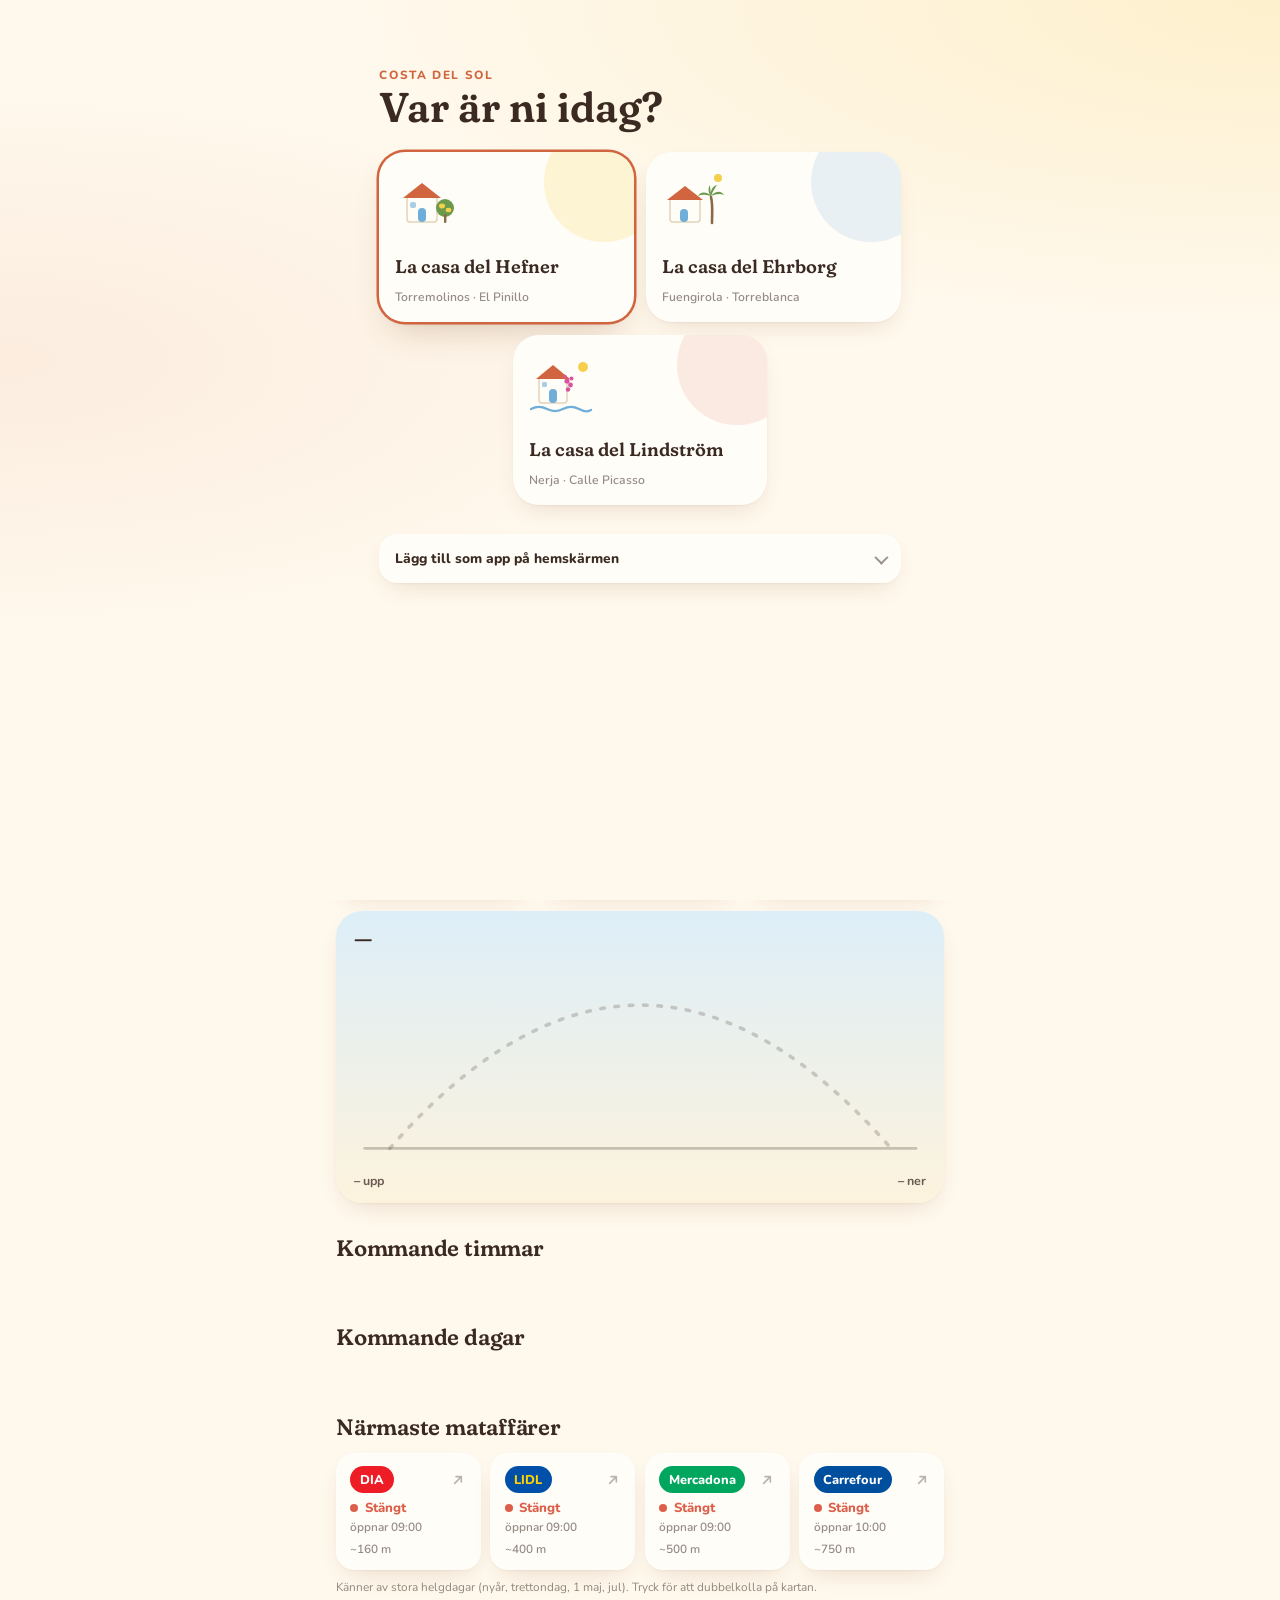
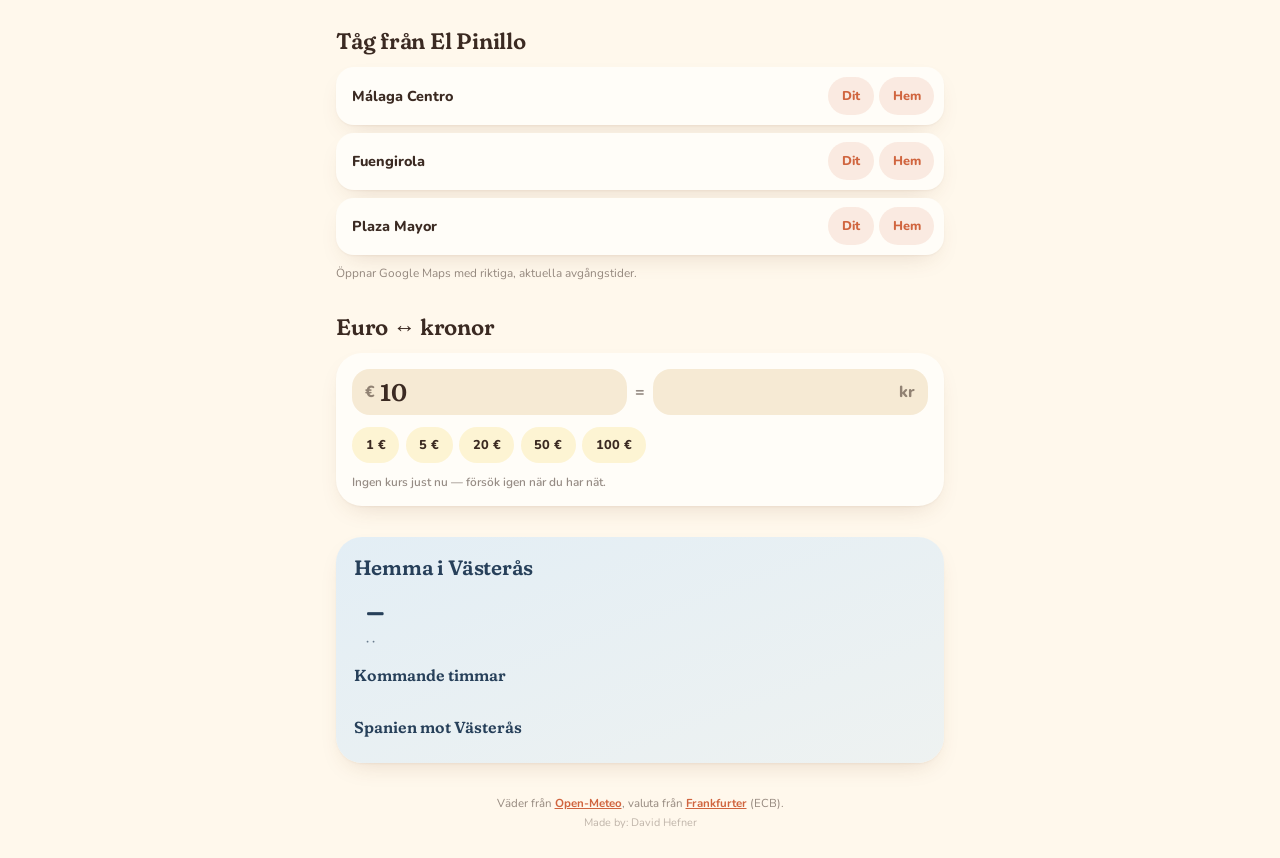
==== commit 3a1c1413: "Mercadona stängt på helgdagar, delningsbild för WhatsApp Co-Authored-By: Claude Opus 5.5 <noreply@an" ====
--- a/index.html
+++ b/index.html
@@ -3,8 +3,8 @@
 <head>
 <meta charset="UTF-8">
 <meta name="viewport" content="width=device-width, initial-scale=1, viewport-fit=cover">
-<title>Badläget — Costa del Sol</title>
-<meta name="description" content="Se vågor, temperatur och uppskattad flaggfärg för stränderna i Torremolinos/Benalmádena, plus vädret hemma i Sverige.">
+<title>Spanien — Costa del Sol</title>
+<meta name="description" content="Se vågor, temperatur och uppskattad flaggfärg för stränderna i Torremolinos/Benalmádena/Fuengirola/Nerja, plus vädret hemma i Sverige.">
 <meta name="theme-color" content="#FFF8EC" id="themeColor">
 <meta name="apple-mobile-web-app-capable" content="yes">
 <meta name="apple-mobile-web-app-status-bar-style" content="black-translucent">
@@ -13,6 +13,18 @@
 <link rel="icon" href="favicon-32.png?v=2" sizes="32x32" type="image/png">
 <link rel="icon" href="favicon-16.png?v=2" sizes="16x16" type="image/png">
 <link rel="apple-touch-icon" href="apple-touch-icon.png?v=2">
+<!-- Förhandsvisning när länken delas (WhatsApp, Messenger m.fl.) -->
+<meta property="og:type" content="website">
+<meta property="og:site_name" content="Spanien">
+<meta property="og:title" content="Spanien — Costa del Sol">
+<meta property="og:description" content="Badläge, vattentemperatur, flagga och väder för husen i Torremolinos, Fuengirola och Nerja.">
+<meta property="og:url" content="https://vg1414.github.io/spanien/">
+<meta property="og:image" content="https://vg1414.github.io/spanien/og-image.png">
+<meta property="og:image:type" content="image/png">
+<meta property="og:image:width" content="512">
+<meta property="og:image:height" content="512">
+<meta property="og:image:alt" content="Appikonen: en sol på grön-orange bakgrund">
+<meta name="twitter:card" content="summary">
 <link rel="preconnect" href="https://fonts.googleapis.com">
 <link rel="preconnect" href="https://fonts.gstatic.com" crossorigin>
 <link href="https://fonts.googleapis.com/css2?family=Fraunces:opsz,wght,SOFT,WONK@9..144,400..700,100,1&family=Nunito:wght@400;600;700;800&display=swap" rel="stylesheet">
@@ -36,7 +48,7 @@
 <header class="topbar" id="topbar">
   <div class="topbar-inner">
     <button id="changeLocationBtn" class="place-btn" aria-label="Byt plats">
-      <span class="place-btn-label" id="placeBtnLabel">Badläget</span>
+      <span class="place-btn-label" id="placeBtnLabel">Spanien</span>
       <svg viewBox="0 0 24 24" width="14" height="14" fill="none" stroke="currentColor" stroke-width="2.4" stroke-linecap="round" stroke-linejoin="round"><polyline points="6 9 12 15 18 9"></polyline></svg>
     </button>
     <button id="refreshBtn" class="icon-btn refresh-btn" aria-label="Uppdatera">
--- a/style.css
+++ b/style.css
@@ -314,8 +314,9 @@
   background:var(--limon-soft);
 }
 .home-choice:nth-child(2)::before{background:var(--cielo-soft);}
-/* Tredje huset (Lindström) tar hela bredden, så rutnätet inte får ett hål */
-.home-choice:nth-child(3){grid-column:1 / -1;min-height:150px;}
+/* Tredje huset (Lindström) läggs centrerat på egen rad, lika brett som
+   de andra två (halva bredden minus halva mellanrummet på 0.8rem) */
+.home-choice:nth-child(3){grid-column:1 / -1;justify-self:center;width:calc(50% - 0.4rem);}
 .home-choice:nth-child(3)::before{background:var(--teja-soft);}
 .home-choice svg{position:relative;width:64px;height:64px;}
 .home-choice-name{
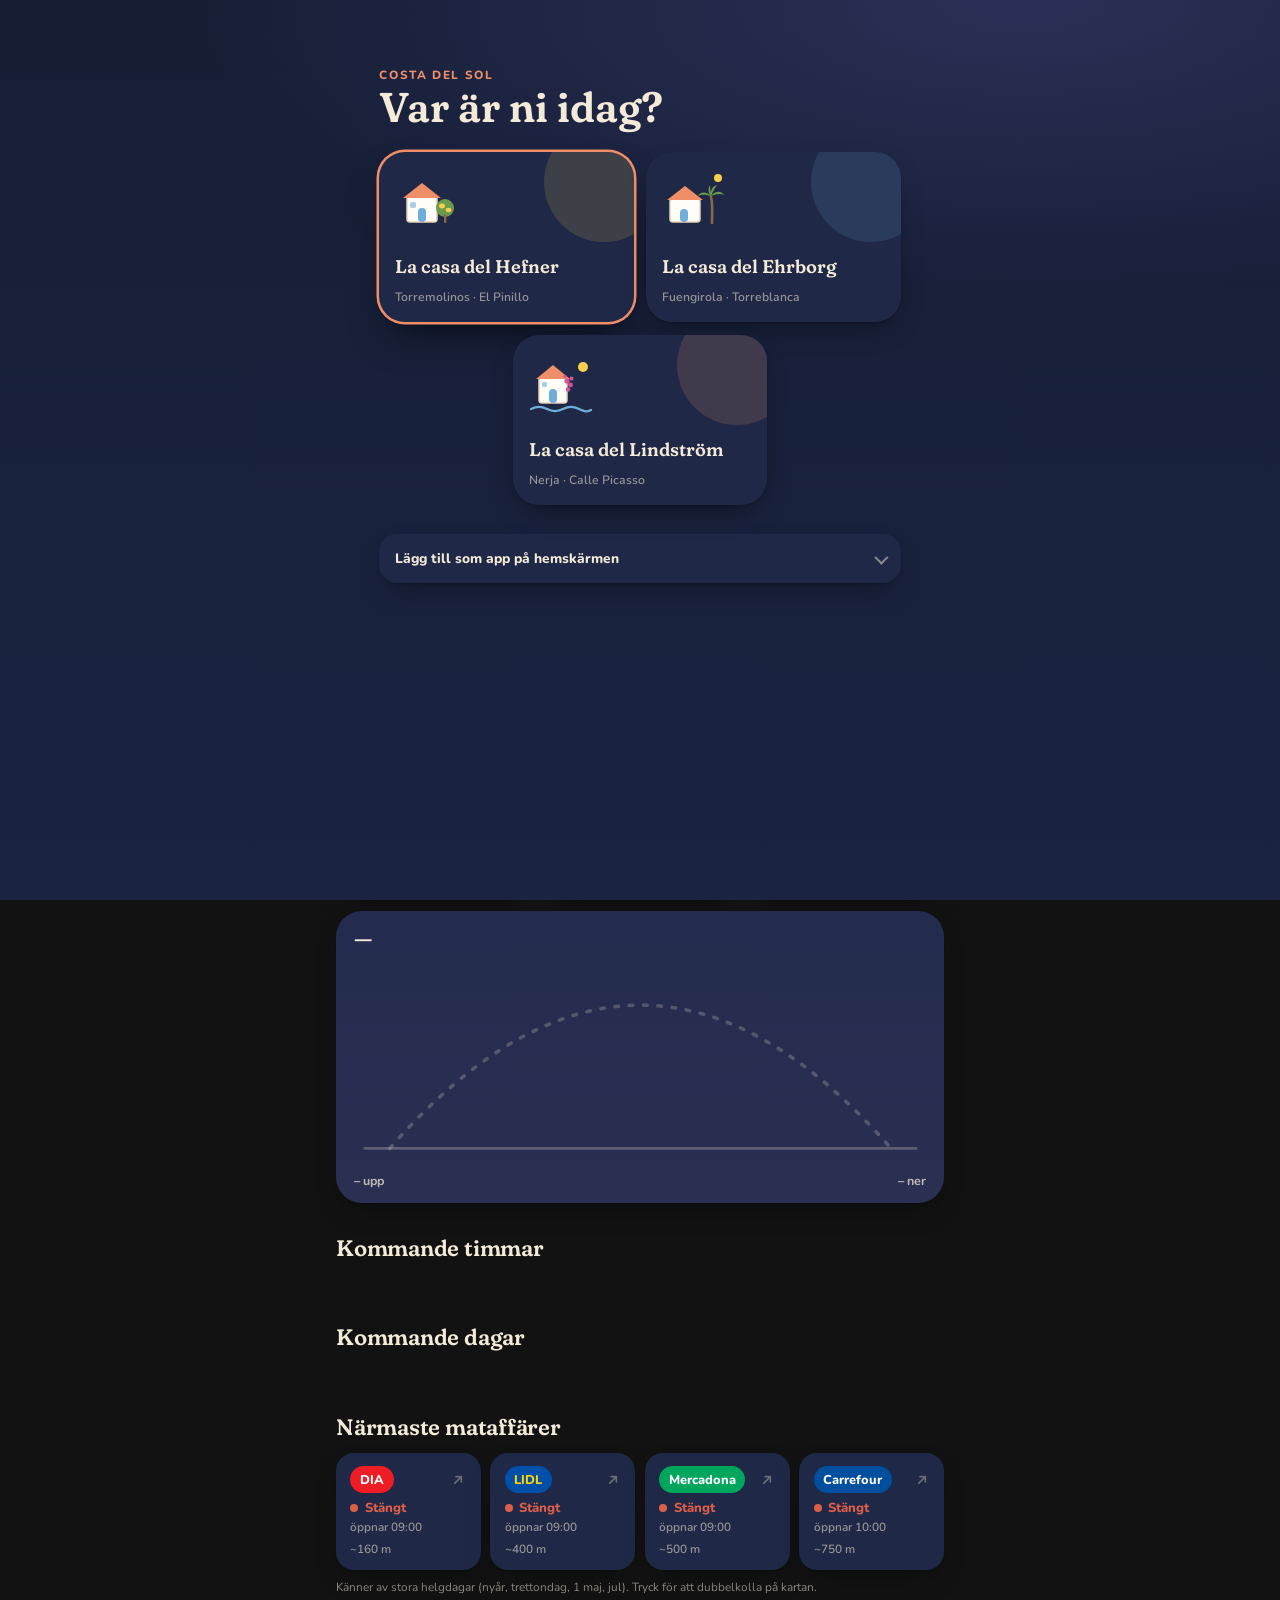
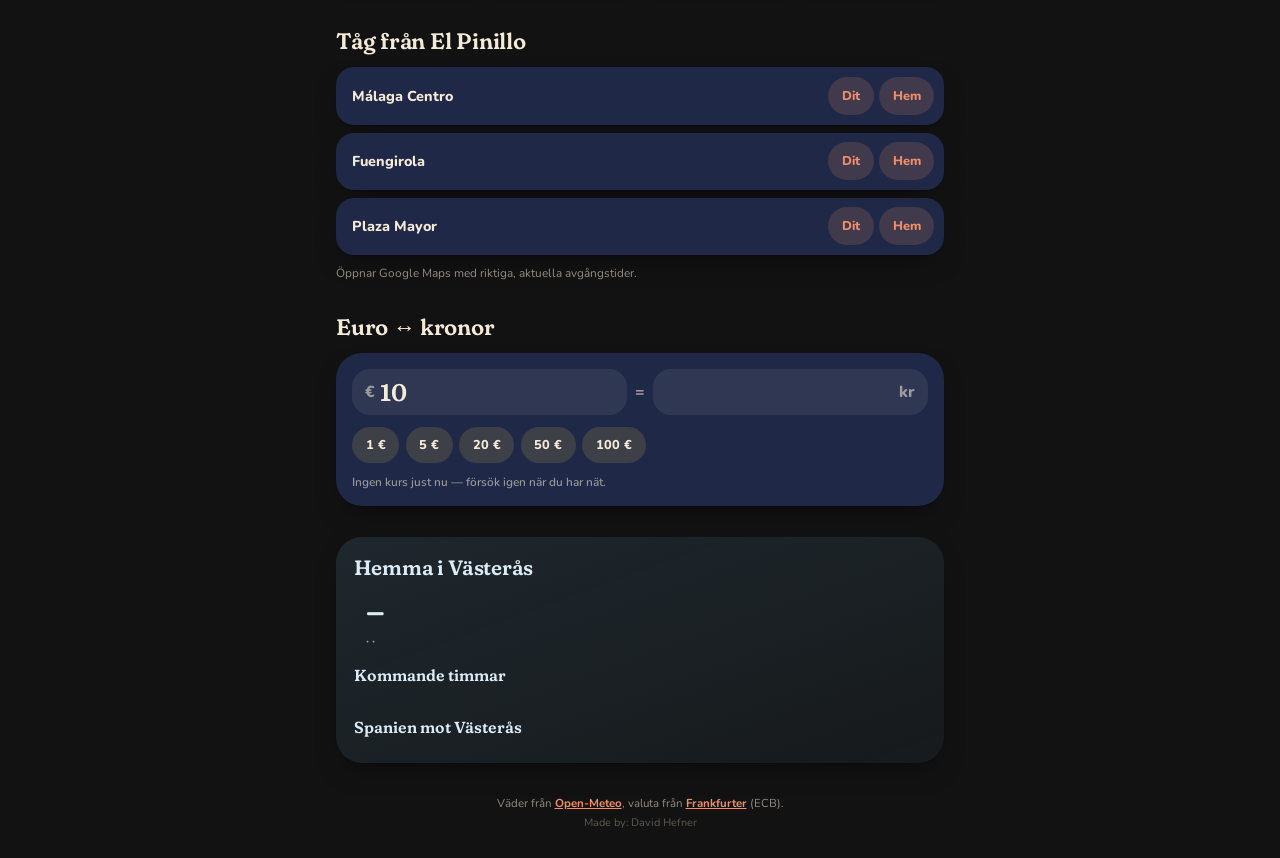
==== commit a38d6a5a: "Splash: solen förvandlas till citronen Intro-animation i SVG som följer dag/gyllene/natt (lokal solb" ====
--- a/index.html
+++ b/index.html
@@ -29,8 +29,43 @@
 <link rel="preconnect" href="https://fonts.gstatic.com" crossorigin>
 <link href="https://fonts.googleapis.com/css2?family=Fraunces:opsz,wght,SOFT,WONK@9..144,400..700,100,1&family=Nunito:wght@400;600;700;800&display=swap" rel="stylesheet">
 <link rel="stylesheet" href="style.css">
+<!-- Splashen laddas i <head> så att den kan starta innan resten av sidan visas -->
+<script src="splash-sun.js"></script>
 </head>
 <body>
+
+<!-- SPLASH: solen stiger över havet och förvandlas till citronen (splash-sun.js).
+     Ligger överst så att inget annat (t.ex. husväljaren) hamnar ovanpå. -->
+<div class="splash" id="splash" aria-hidden="true"></div>
+<script>
+  // Startar direkt, innan resten av sidan har laddats. Temat (dag/gyllene/natt)
+  // räknas ut lokalt från husets läge, så ingen väderdata behövs. Det sätts även
+  // på <html> så att appen bakom redan har rätt tema när splashen tonar ut.
+  (function () {
+    const splash = document.getElementById("splash");
+    if (!window.SunSplash) { splash.remove(); return; }
+    const HOUSES = {
+      hefner:    { name: "La casa del Hefner",    lat: 36.6025, lon: -4.5135 },
+      ehrborg:   { name: "La casa del Ehrborg",   lat: 36.5688, lon: -4.5936 },
+      lindstrom: { name: "La casa del Lindström", lat: 36.7464, lon: -3.8728 },
+    };
+    let saved = null;
+    try { saved = HOUSES[localStorage.getItem("badapp:lastBeach")]; } catch (e) {}
+    const spot = saved || HOUSES.hefner;
+    const forced = { natt: "night", gyllene: "golden", dag: "day" }[new URLSearchParams(location.search).get("tema")];
+    const part = forced || SunSplash.daypartFor(spot.lat, spot.lon);
+    document.documentElement.dataset.daypart = part;
+    document.documentElement.classList.add("splash-on");
+    SunSplash.start({
+      el: splash, part, title: "Spanien", sub: saved ? saved.name : "Costa del Sol", restoreTheme: false,
+      onDone() {
+        splash.remove();
+        document.documentElement.classList.remove("splash-on");
+        document.dispatchEvent(new Event("splashdone"));
+      },
+    });
+  })();
+</script>
 
 <!-- Stjärnhimmel: syns bara i natt-temat (styrs av data-daypart på <html>) -->
 <div class="night-sky" aria-hidden="true"></div>
@@ -268,19 +303,19 @@
         <div class="train-card">
           <div class="train-dir">Málaga Centro</div>
           <div class="train-links">
-            <a href="https://www.google.com/maps/dir/?api=1&origin=Calle+las+T%C3%B3rtolas+14+Fuengirola&destination=M%C3%A1laga-Centro+Alameda&destination_place_id=ChIJGzt60pD3cg0RKO8CQsj8L2g&travelmode=transit" target="_blank" rel="noopener">Dit</a>
-            <a href="https://www.google.com/maps/dir/?api=1&origin=M%C3%A1laga-Centro+Alameda&origin_place_id=ChIJGzt60pD3cg0RKO8CQsj8L2g&destination=Calle+las+T%C3%B3rtolas+14+Fuengirola&travelmode=transit" target="_blank" rel="noopener">Hem</a>
+            <a href="https://www.google.com/maps/dir/?api=1&origin=Estaci%C3%B3n+de+Torreblanca+Fuengirola&destination=M%C3%A1laga-Centro+Alameda&destination_place_id=ChIJGzt60pD3cg0RKO8CQsj8L2g&travelmode=transit" target="_blank" rel="noopener">Dit</a>
+            <a href="https://www.google.com/maps/dir/?api=1&origin=M%C3%A1laga-Centro+Alameda&origin_place_id=ChIJGzt60pD3cg0RKO8CQsj8L2g&destination=Estaci%C3%B3n+de+Torreblanca+Fuengirola&travelmode=transit" target="_blank" rel="noopener">Hem</a>
           </div>
         </div>
         <div class="train-card">
           <div class="train-dir">Fuengirola</div>
           <div class="train-links">
-            <a href="https://www.google.com/maps/dir/?api=1&origin=Calle+las+T%C3%B3rtolas+14+Fuengirola&destination=Fuengirola&destination_place_id=ChIJq9WzA0Dicg0ReMgLcKY8ZpQ&travelmode=transit" target="_blank" rel="noopener">Dit</a>
-            <a href="https://www.google.com/maps/dir/?api=1&origin=Fuengirola&origin_place_id=ChIJq9WzA0Dicg0ReMgLcKY8ZpQ&destination=Calle+las+T%C3%B3rtolas+14+Fuengirola&travelmode=transit" target="_blank" rel="noopener">Hem</a>
-          </div>
-        </div>
-      </div>
-      <p class="section-note">Torreblanca station ligger ca 1 km från huset (12–15 min promenad nedför backen). Pendeltåget C1 går var 20:e minut mot Málaga via Torremolinos, och ett stopp åt andra hållet till Fuengirola. Kartan räknar med promenaden till stationen.</p>
+            <a href="https://www.google.com/maps/dir/?api=1&origin=Estaci%C3%B3n+de+Torreblanca+Fuengirola&destination=Fuengirola&destination_place_id=ChIJq9WzA0Dicg0ReMgLcKY8ZpQ&travelmode=transit" target="_blank" rel="noopener">Dit</a>
+            <a href="https://www.google.com/maps/dir/?api=1&origin=Fuengirola&origin_place_id=ChIJq9WzA0Dicg0ReMgLcKY8ZpQ&destination=Estaci%C3%B3n+de+Torreblanca+Fuengirola&travelmode=transit" target="_blank" rel="noopener">Hem</a>
+          </div>
+        </div>
+      </div>
+      <p class="section-note">Torreblanca station ligger ca 1 km från huset (12–15 min promenad nedför backen). Pendeltåget C1 går var 20:e minut mot Málaga via Torremolinos, och ett stopp åt andra hållet till Fuengirola. Kartan visar bara tågresan, från stationen.</p>
     </section>
   </div>
 
@@ -298,19 +333,19 @@
         <div class="train-card">
           <div class="train-dir">Málaga busstation</div>
           <div class="train-links">
-            <a href="https://www.google.com/maps/dir/?api=1&origin=Calle+Picasso+7+Nerja&destination=Estaci%C3%B3n+de+Autobuses+de+M%C3%A1laga&travelmode=transit" target="_blank" rel="noopener">Dit</a>
-            <a href="https://www.google.com/maps/dir/?api=1&origin=Estaci%C3%B3n+de+Autobuses+de+M%C3%A1laga&destination=Calle+Picasso+7+Nerja&travelmode=transit" target="_blank" rel="noopener">Hem</a>
+            <a href="https://www.google.com/maps/dir/?api=1&origin=Estaci%C3%B3n+de+Autobuses+de+Nerja&destination=Estaci%C3%B3n+de+Autobuses+de+M%C3%A1laga&travelmode=transit" target="_blank" rel="noopener">Dit</a>
+            <a href="https://www.google.com/maps/dir/?api=1&origin=Estaci%C3%B3n+de+Autobuses+de+M%C3%A1laga&destination=Estaci%C3%B3n+de+Autobuses+de+Nerja&travelmode=transit" target="_blank" rel="noopener">Hem</a>
           </div>
         </div>
         <div class="train-card">
           <div class="train-dir">Málaga flygplats</div>
           <div class="train-links">
-            <a href="https://www.google.com/maps/dir/?api=1&origin=Calle+Picasso+7+Nerja&destination=Aeropuerto+de+M%C3%A1laga&travelmode=transit" target="_blank" rel="noopener">Dit</a>
-            <a href="https://www.google.com/maps/dir/?api=1&origin=Aeropuerto+de+M%C3%A1laga&destination=Calle+Picasso+7+Nerja&travelmode=transit" target="_blank" rel="noopener">Hem</a>
-          </div>
-        </div>
-      </div>
-      <p class="section-note">ALSA-bussarna går från hållplatsen på Avenida de Pescia, ca 650 m från huset. Resan till Málaga tar runt 1 h 15 min. Kartan räknar med promenaden till hållplatsen. Biljetter och tidtabell: <a href="https://www.alsa.com/ruta/nerja-malaga" target="_blank" rel="noopener">alsa.com</a>.</p>
+            <a href="https://www.google.com/maps/dir/?api=1&origin=Estaci%C3%B3n+de+Autobuses+de+Nerja&destination=Aeropuerto+de+M%C3%A1laga&travelmode=transit" target="_blank" rel="noopener">Dit</a>
+            <a href="https://www.google.com/maps/dir/?api=1&origin=Aeropuerto+de+M%C3%A1laga&destination=Estaci%C3%B3n+de+Autobuses+de+Nerja&travelmode=transit" target="_blank" rel="noopener">Hem</a>
+          </div>
+        </div>
+      </div>
+      <p class="section-note">ALSA-bussarna går från hållplatsen på Avenida de Pescia, ca 650 m från huset. Resan till Málaga tar runt 1 h 15 min. Kartan visar bara bussresan, från hållplatsen. Biljetter och tidtabell: <a href="https://www.alsa.com/ruta/nerja-malaga" target="_blank" rel="noopener">alsa.com</a>.</p>
     </section>
   </div>
 
--- a/style.css
+++ b/style.css
@@ -151,6 +151,93 @@
 @keyframes twinkle{from{opacity:0.25;}to{opacity:1;}}
 :root[data-daypart="night"] .night-sky{opacity:0.75;}
 
+/* ===== Splash: solen som blir en citron =====
+   Ritas av splash-sun.js. Visas varje gång appen öppnas, ca 4,4 s
+   (3,5 s × tempot), och ett tryck var som helst hoppar över. */
+.splash{
+  --splash-k:1.25; /* tempo: 1 = snabbt (ca 3,5 s), högre = långsammare. splash-sun.js läser samma värde */
+  position:fixed;
+  inset:0;
+  z-index:100;
+  display:flex;
+  flex-direction:column;
+  align-items:center;
+  justify-content:center;
+  padding:env(safe-area-inset-top) 16px env(safe-area-inset-bottom);
+  cursor:pointer;
+  -webkit-tap-highlight-color:transparent;
+  background:
+    radial-gradient(70% 45% at 50% 40%, rgba(246,208,77,0.24), transparent 70%),
+    linear-gradient(180deg,#FFF8EC 0%,#F6EAD4 100%);
+  transition:opacity calc(0.5s * var(--splash-k)) var(--ease-out), visibility 0s linear calc(0.5s * var(--splash-k));
+}
+.splash[data-part="golden"]{
+  background:
+    radial-gradient(70% 45% at 50% 46%, rgba(245,140,80,0.30), transparent 70%),
+    linear-gradient(180deg,#F9C9AC 0%,#FDE3CF 55%,#F7D9C4 100%);
+}
+.splash[data-part="night"]{
+  background:
+    radial-gradient(100% 50% at 80% 0%, rgba(120,110,200,0.24), transparent 65%),
+    linear-gradient(180deg,#161E36 0%,#1A2340 100%);
+}
+/* Samma stjärnhimmel som appen har på natten */
+.splash[data-part="night"]::before{
+  content:"";
+  position:absolute;
+  inset:0;
+  opacity:0.75;
+  pointer-events:none;
+  background-image:
+    radial-gradient(1.2px 1.2px at 12% 18%, #fff 50%, transparent 51%),
+    radial-gradient(1px 1px at 28% 42%, #fff 50%, transparent 51%),
+    radial-gradient(1.5px 1.5px at 47% 12%, #fff 50%, transparent 51%),
+    radial-gradient(1px 1px at 63% 33%, #fff 50%, transparent 51%),
+    radial-gradient(1.3px 1.3px at 81% 22%, #fff 50%, transparent 51%),
+    radial-gradient(1px 1px at 91% 58%, #fff 50%, transparent 51%),
+    radial-gradient(1.2px 1.2px at 8% 66%, #fff 50%, transparent 51%),
+    radial-gradient(1px 1px at 37% 79%, #fff 50%, transparent 51%),
+    radial-gradient(1.4px 1.4px at 72% 86%, #fff 50%, transparent 51%),
+    radial-gradient(1px 1px at 55% 60%, #fff 50%, transparent 51%);
+  background-size:340px 520px;
+  animation:twinkle 4.5s ease-in-out infinite alternate;
+}
+.splash.splash-out{opacity:0;visibility:hidden;pointer-events:none;}
+.splash-stage{position:relative;width:min(74vw,300px);}
+.splash-svg{display:block;width:100%;height:auto;overflow:visible;}
+.splash-titles{position:relative;text-align:center;margin-top:0.6rem;}
+.splash-title{
+  margin:0;
+  font-family:var(--font-display);
+  font-variation-settings:"SOFT" 100, "WONK" 1;
+  font-weight:600;
+  font-size:2.6rem;
+  line-height:1;
+  letter-spacing:-0.01em;
+  color:#3B2A22;
+  animation:splashTitleIn calc(0.7s * var(--splash-k)) var(--ease-out) calc(2.3s * var(--splash-k)) both;
+}
+.splash-sub{
+  margin:0.45rem 0 0;
+  font-family:var(--font-body);
+  font-weight:700;
+  font-size:0.78rem;
+  letter-spacing:0.14em;
+  text-transform:uppercase;
+  color:rgba(59,42,34,0.62);
+  animation:splashTitleIn calc(0.7s * var(--splash-k)) var(--ease-out) calc(2.48s * var(--splash-k)) both;
+}
+.splash[data-part="night"] .splash-title{color:#F4EAD8;}
+.splash[data-part="night"] .splash-sub{color:rgba(244,234,216,0.62);}
+.splash-still .splash-title,
+.splash-still .splash-sub{animation-delay:0s;animation-duration:0.01s;}
+@keyframes splashTitleIn{
+  from{opacity:0;transform:translateY(12px);filter:blur(5px);}
+  to{opacity:1;transform:none;filter:blur(0);}
+}
+/* Sidan bakom ska inte gå att scrolla (eller dra-ner-uppdatera) medan splashen syns */
+html.splash-on, html.splash-on body{overflow:hidden;}
+
 /* ===== Dra ner för att uppdatera ===== */
 .ptr{
   position:fixed;
